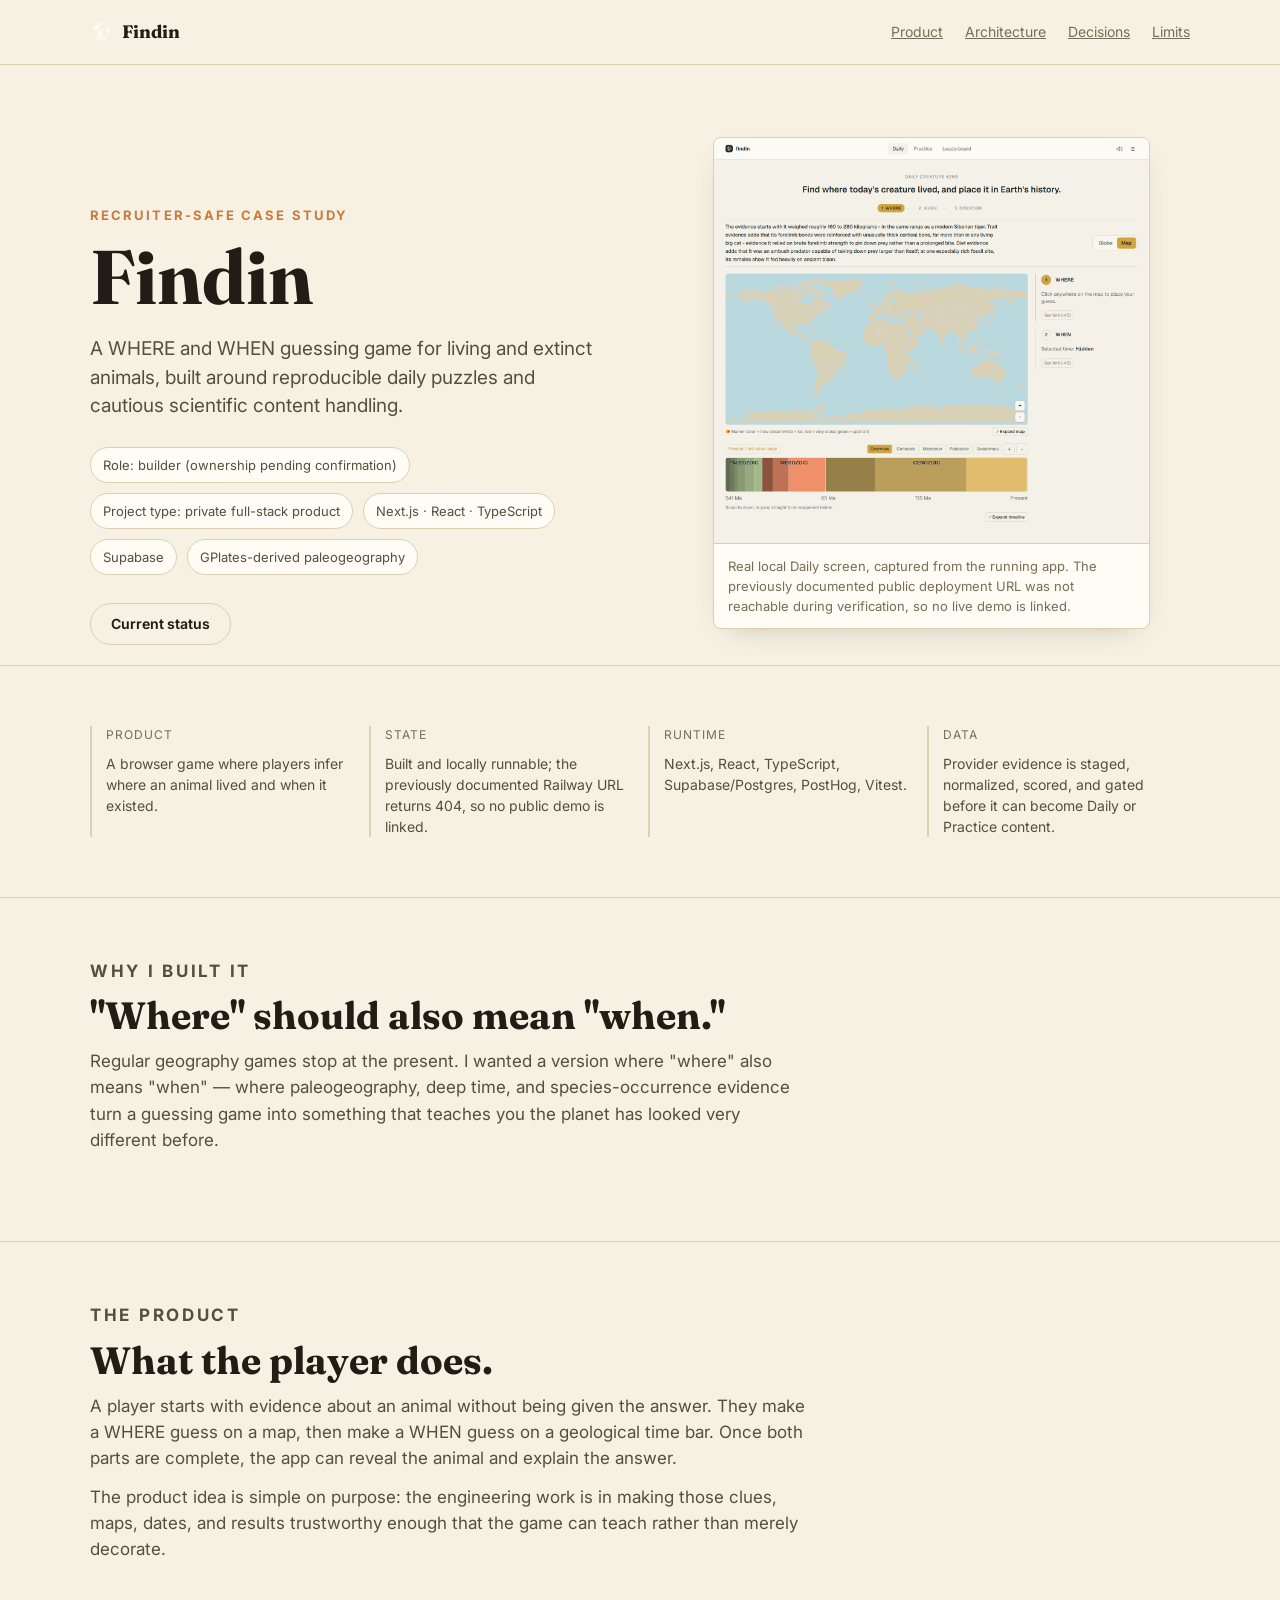
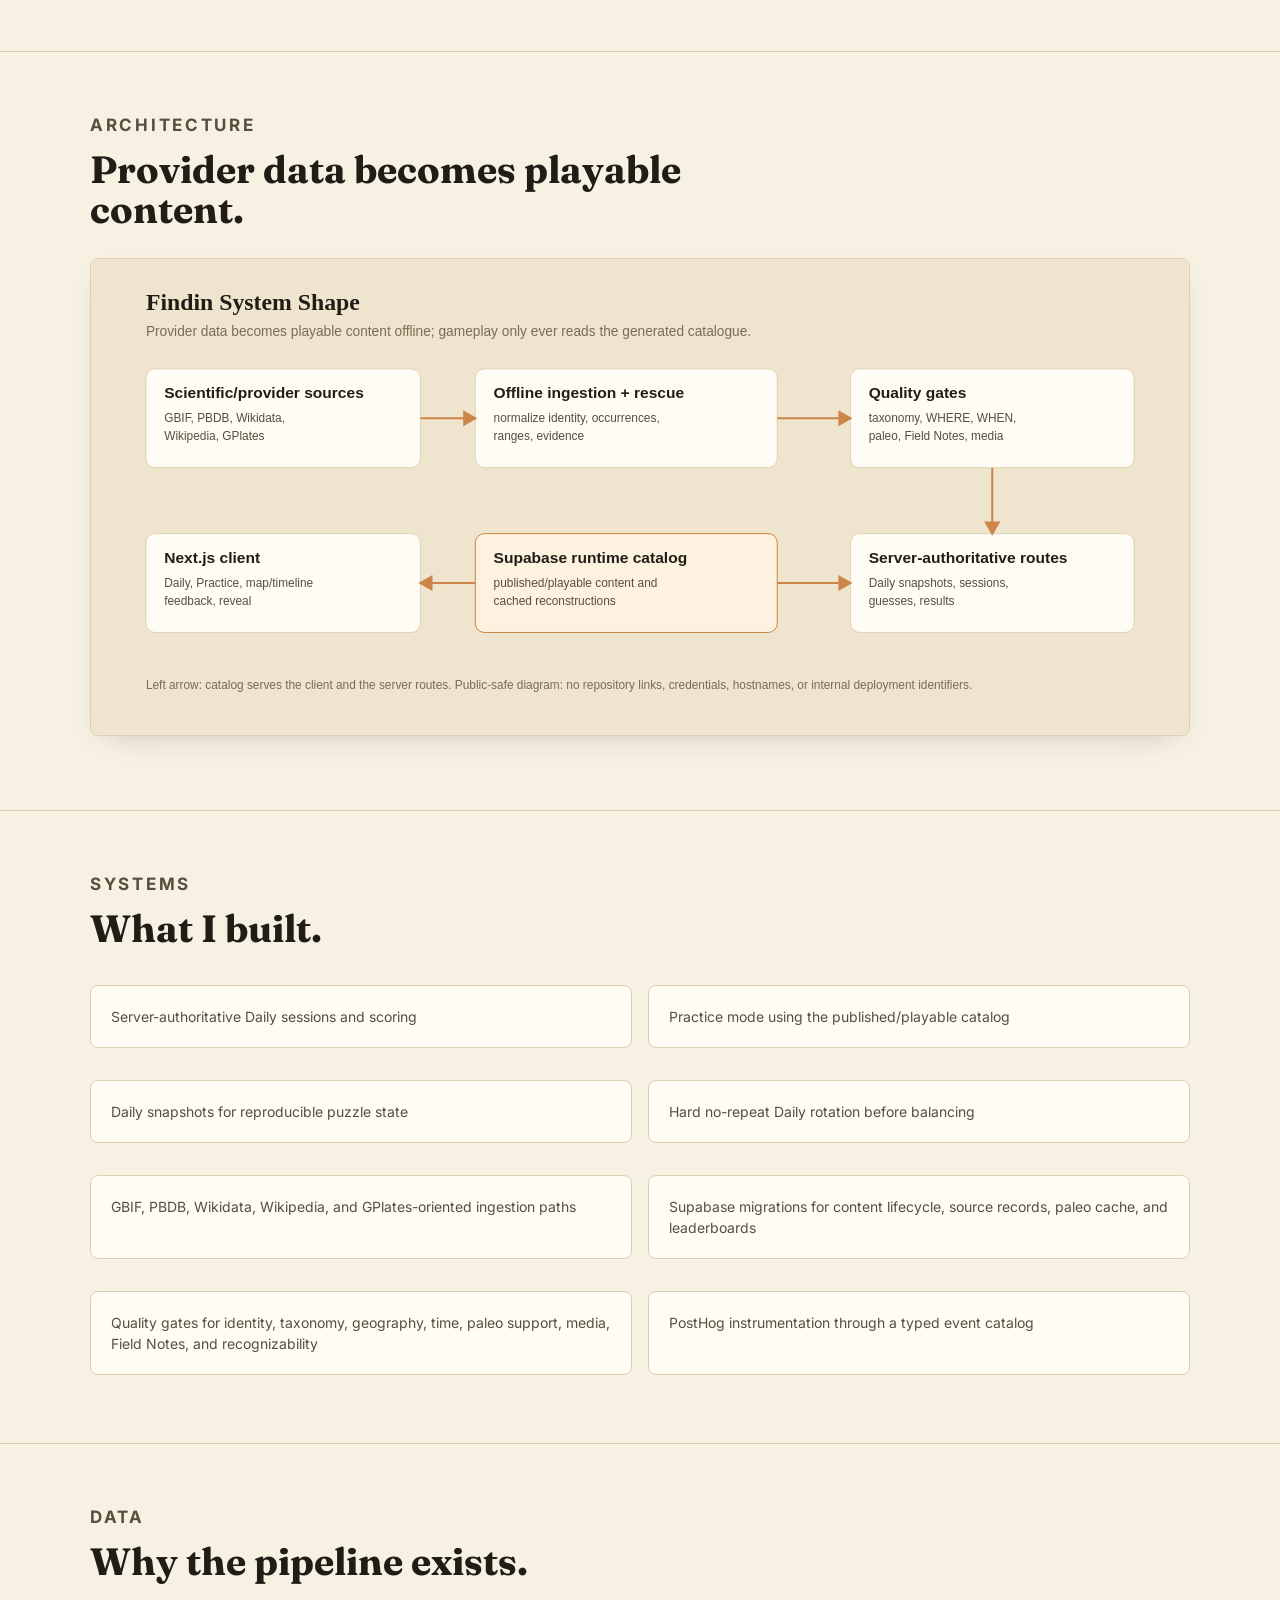
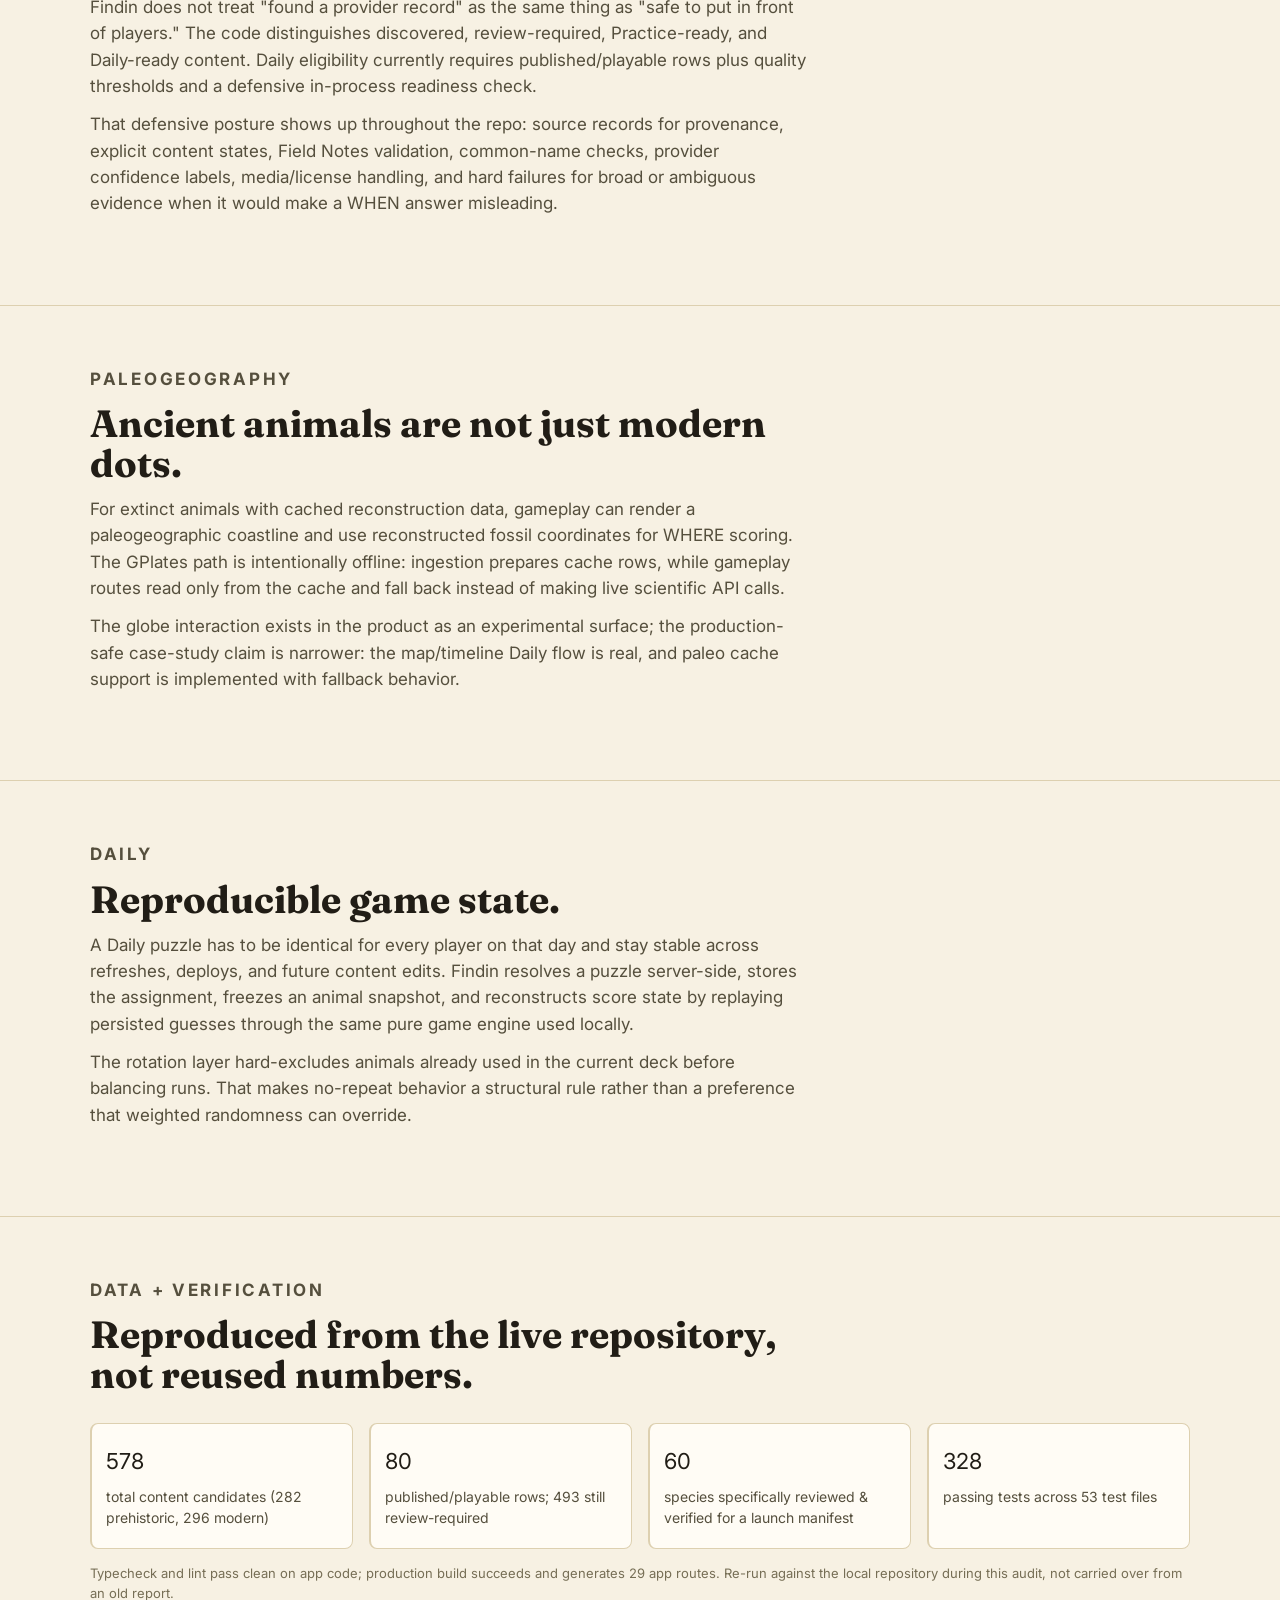
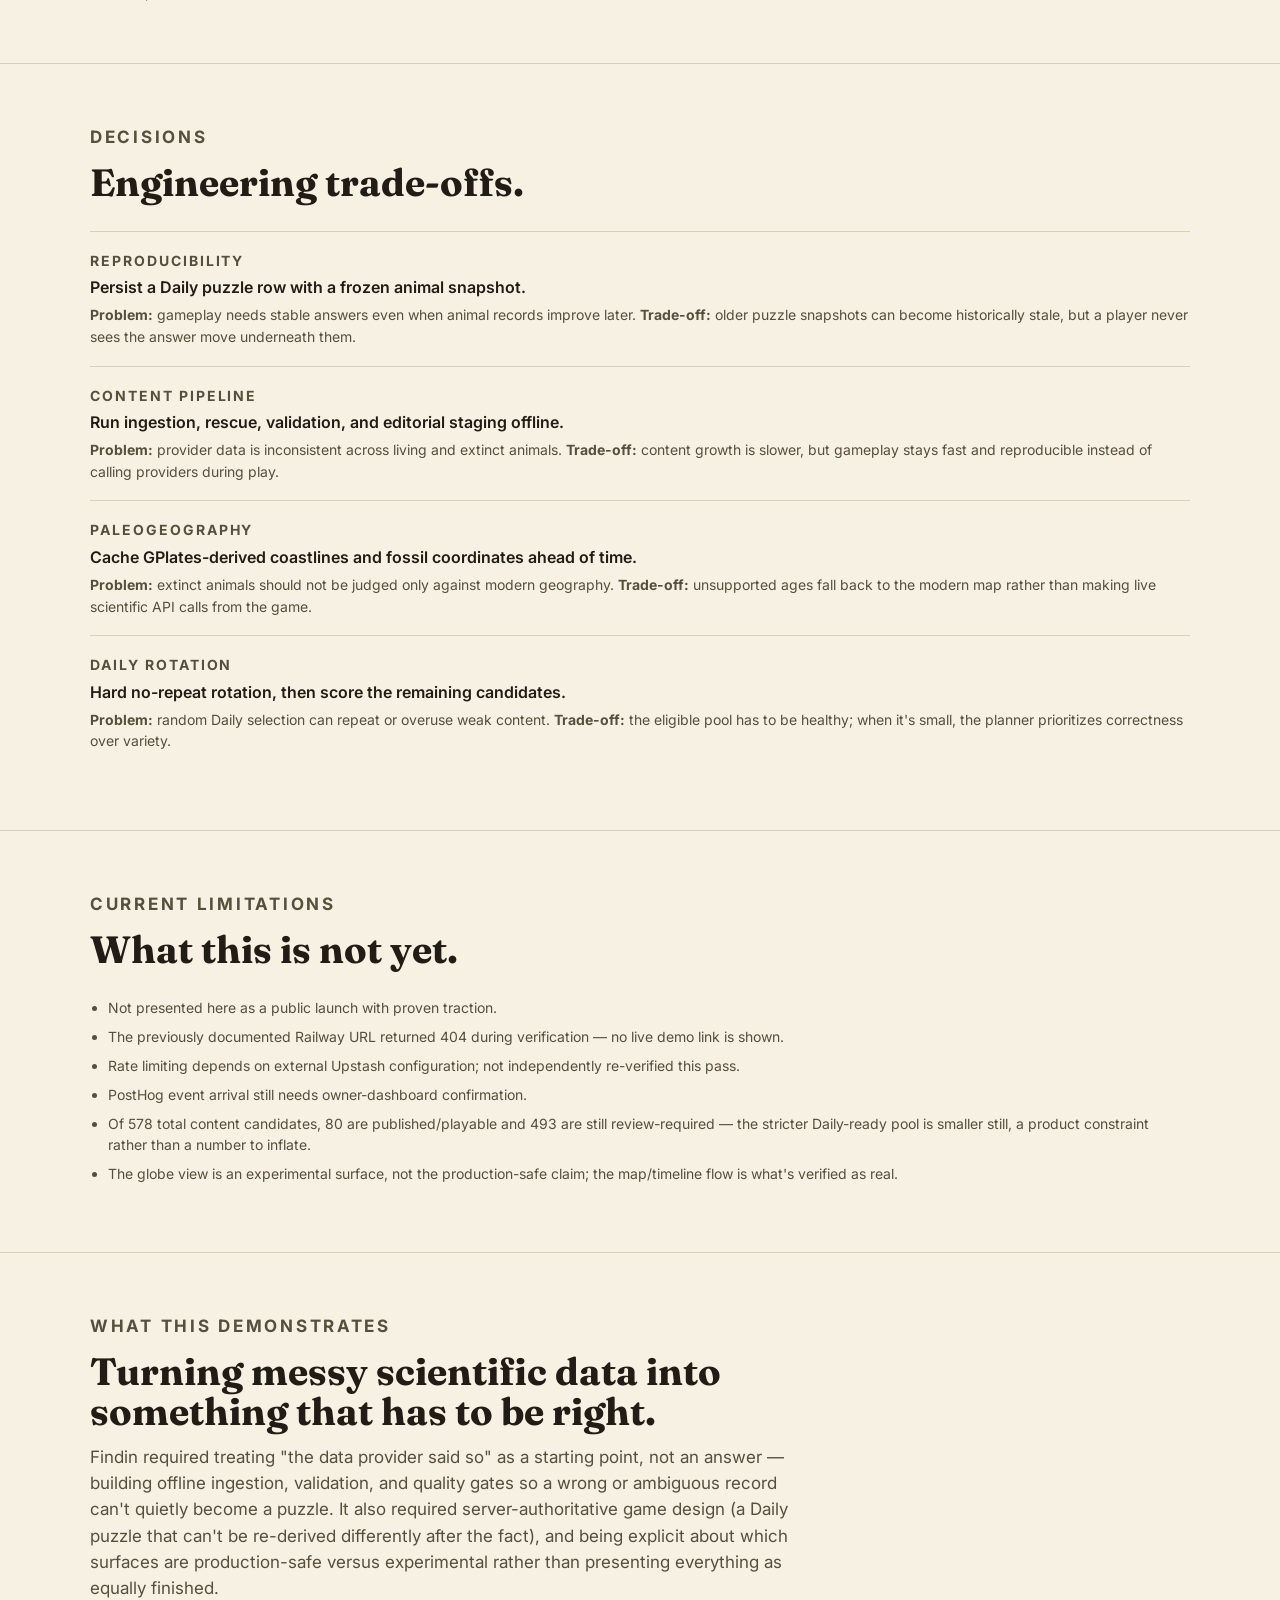
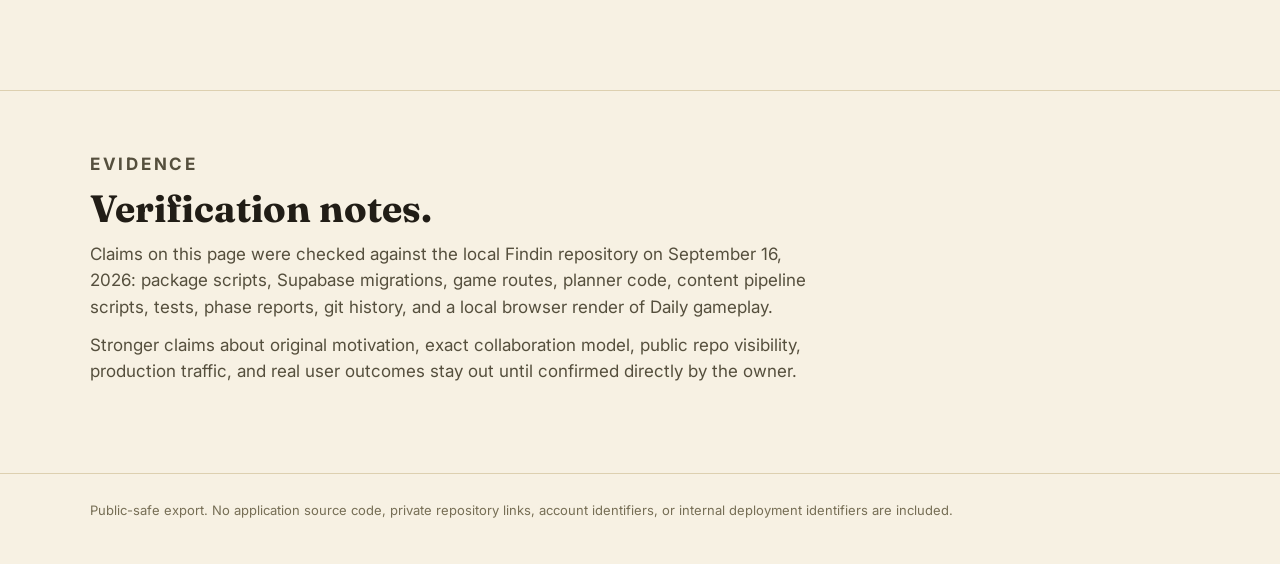
==== index.html @ c2790056 "Add Findin recruiter-safe case study Standalone showcase for the private Findin project: what it is," ====
<!doctype html>
<html lang="en">
  <head>
    <meta charset="utf-8" />
    <meta name="viewport" content="width=device-width, initial-scale=1" />
    <title>Findin Case Study</title>
    <meta name="description" content="A public, recruiter-safe engineering case study for Findin, a WHERE and WHEN guessing game for living and extinct animals." />
    <link rel="preconnect" href="https://fonts.googleapis.com" />
    <link rel="preconnect" href="https://fonts.gstatic.com" crossorigin />
    <link href="https://fonts.googleapis.com/css2?family=Fraunces:opsz,wght@9..144,400;9..144,600;9..144,700&family=Inter:wght@400;500;600;700&display=swap" rel="stylesheet" />
    <link rel="stylesheet" href="styles.css" />
  </head>
  <body>
    <header class="nav">
      <div class="wrap nav-inner">
        <div class="brand"><img src="assets/logo/logo.png" alt="" /> Findin</div>
        <nav class="nav-links">
          <a href="#product">Product</a>
          <a href="#architecture">Architecture</a>
          <a href="#decisions">Decisions</a>
          <a href="#limits">Limits</a>
        </nav>
      </div>
    </header>

    <main>
      <section class="hero">
        <div class="wrap hero-grid">
          <div>
            <p class="eyebrow">Recruiter-safe case study</p>
            <h1>Findin</h1>
            <p class="lead">A WHERE and WHEN guessing game for living and extinct animals, built around reproducible daily puzzles and cautious scientific content handling.</p>
            <div class="hero-meta">
              <span class="pill">Role: builder (ownership pending confirmation)</span>
              <span class="pill">Project type: private full-stack product</span>
              <span class="pill">Next.js · React · TypeScript</span>
              <span class="pill">Supabase</span>
              <span class="pill">GPlates-derived paleogeography</span>
            </div>
            <div class="cta-row">
              <a class="button secondary" href="#limits">Current status</a>
            </div>
          </div>

          <figure class="shot">
            <img src="assets/screenshots/daily-gameplay.png" alt="Findin Daily gameplay showing evidence notes, a world map, and a geological time bar" />
            <figcaption>Real local Daily screen, captured from the running app. The previously documented public deployment URL was not reachable during verification, so no live demo is linked.</figcaption>
          </figure>
        </div>
      </section>

      <section>
        <div class="wrap grid four">
          <div class="fact">
            <p>Product</p>
            <p>A browser game where players infer where an animal lived and when it existed.</p>
          </div>
          <div class="fact">
            <p>State</p>
            <p>Built and locally runnable; the previously documented Railway URL returns 404, so no public demo is linked.</p>
          </div>
          <div class="fact">
            <p>Runtime</p>
            <p>Next.js, React, TypeScript, Supabase/Postgres, PostHog, Vitest.</p>
          </div>
          <div class="fact">
            <p>Data</p>
            <p>Provider evidence is staged, normalized, scored, and gated before it can become Daily or Practice content.</p>
          </div>
        </div>
      </section>

      <section id="why">
        <div class="wrap">
          <div class="section-head">
            <p class="eyebrow">Why I Built It</p>
            <h2>"Where" should also mean "when."</h2>
            <p>Regular geography games stop at the present. I wanted a version where "where" also means "when" &mdash; where paleogeography, deep time, and species-occurrence evidence turn a guessing game into something that teaches you the planet has looked very different before.</p>
          </div>
        </div>
      </section>

      <section id="product">
        <div class="wrap">
          <div class="section-head">
            <p class="eyebrow">The Product</p>
            <h2>What the player does.</h2>
            <p>A player starts with evidence about an animal without being given the answer. They make a WHERE guess on a map, then make a WHEN guess on a geological time bar. Once both parts are complete, the app can reveal the animal and explain the answer.</p>
            <p>The product idea is simple on purpose: the engineering work is in making those clues, maps, dates, and results trustworthy enough that the game can teach rather than merely decorate.</p>
          </div>
        </div>
      </section>

      <section id="architecture">
        <div class="wrap">
          <div class="section-head">
            <p class="eyebrow">Architecture</p>
            <h2>Provider data becomes playable content.</h2>
          </div>
          <img class="shot" style="padding:0;margin-bottom:14px" src="assets/diagrams/architecture.svg" alt="Findin architecture diagram: provider sources flow through ingestion and quality gates into a Supabase catalogue, then into server-authoritative game routes and the Next.js client" />
        </div>
      </section>

      <section id="systems">
        <div class="wrap">
          <div class="section-head">
            <p class="eyebrow">Systems</p>
            <h2>What I built.</h2>
          </div>
          <ul class="grid two list-plain" style="padding-left:0;list-style:none">
            <li class="card">Server-authoritative Daily sessions and scoring</li>
            <li class="card">Practice mode using the published/playable catalog</li>
            <li class="card">Daily snapshots for reproducible puzzle state</li>
            <li class="card">Hard no-repeat Daily rotation before balancing</li>
            <li class="card">GBIF, PBDB, Wikidata, Wikipedia, and GPlates-oriented ingestion paths</li>
            <li class="card">Supabase migrations for content lifecycle, source records, paleo cache, and leaderboards</li>
            <li class="card">Quality gates for identity, taxonomy, geography, time, paleo support, media, Field Notes, and recognizability</li>
            <li class="card">PostHog instrumentation through a typed event catalog</li>
          </ul>
        </div>
      </section>

      <section id="data">
        <div class="wrap">
          <div class="section-head">
            <p class="eyebrow">Data</p>
            <h2>Why the pipeline exists.</h2>
            <p>Findin does not treat "found a provider record" as the same thing as "safe to put in front of players." The code distinguishes discovered, review-required, Practice-ready, and Daily-ready content. Daily eligibility currently requires published/playable rows plus quality thresholds and a defensive in-process readiness check.</p>
            <p>That defensive posture shows up throughout the repo: source records for provenance, explicit content states, Field Notes validation, common-name checks, provider confidence labels, media/license handling, and hard failures for broad or ambiguous evidence when it would make a WHEN answer misleading.</p>
          </div>
        </div>
      </section>

      <section id="paleogeography">
        <div class="wrap">
          <div class="section-head">
            <p class="eyebrow">Paleogeography</p>
            <h2>Ancient animals are not just modern dots.</h2>
            <p>For extinct animals with cached reconstruction data, gameplay can render a paleogeographic coastline and use reconstructed fossil coordinates for WHERE scoring. The GPlates path is intentionally offline: ingestion prepares cache rows, while gameplay routes read only from the cache and fall back instead of making live scientific API calls.</p>
            <p>The globe interaction exists in the product as an experimental surface; the production-safe case-study claim is narrower: the map/timeline Daily flow is real, and paleo cache support is implemented with fallback behavior.</p>
          </div>
        </div>
      </section>

      <section id="daily">
        <div class="wrap">
          <div class="section-head">
            <p class="eyebrow">Daily</p>
            <h2>Reproducible game state.</h2>
            <p>A Daily puzzle has to be identical for every player on that day and stay stable across refreshes, deploys, and future content edits. Findin resolves a puzzle server-side, stores the assignment, freezes an animal snapshot, and reconstructs score state by replaying persisted guesses through the same pure game engine used locally.</p>
            <p>The rotation layer hard-excludes animals already used in the current deck before balancing runs. That makes no-repeat behavior a structural rule rather than a preference that weighted randomness can override.</p>
          </div>
        </div>
      </section>

      <section id="verification">
        <div class="wrap">
          <div class="section-head">
            <p class="eyebrow">Data + Verification</p>
            <h2>Reproduced from the live repository, not reused numbers.</h2>
          </div>
          <div class="grid four">
            <div class="card fact"><p></p><p style="font-size:22px;color:var(--ink);margin-bottom:4px">578</p><p>total content candidates (282 prehistoric, 296 modern)</p></div>
            <div class="card fact"><p></p><p style="font-size:22px;color:var(--ink);margin-bottom:4px">80</p><p>published/playable rows; 493 still review-required</p></div>
            <div class="card fact"><p></p><p style="font-size:22px;color:var(--ink);margin-bottom:4px">60</p><p>species specifically reviewed &amp; verified for a launch manifest</p></div>
            <div class="card fact"><p></p><p style="font-size:22px;color:var(--ink);margin-bottom:4px">328</p><p>passing tests across 53 test files</p></div>
          </div>
          <p class="note" style="margin-top:14px">Typecheck and lint pass clean on app code; production build succeeds and generates 29 app routes. Re-run against the local repository during this audit, not carried over from an old report.</p>
        </div>
      </section>

      <section id="decisions">
        <div class="wrap">
          <div class="section-head">
            <p class="eyebrow">Decisions</p>
            <h2>Engineering trade-offs.</h2>
          </div>

          <div class="decision">
            <p class="kicker">Reproducibility</p>
            <h3>Persist a Daily puzzle row with a frozen animal snapshot.</h3>
            <p><strong>Problem:</strong> gameplay needs stable answers even when animal records improve later. <strong>Trade-off:</strong> older puzzle snapshots can become historically stale, but a player never sees the answer move underneath them.</p>
          </div>

          <div class="decision">
            <p class="kicker">Content pipeline</p>
            <h3>Run ingestion, rescue, validation, and editorial staging offline.</h3>
            <p><strong>Problem:</strong> provider data is inconsistent across living and extinct animals. <strong>Trade-off:</strong> content growth is slower, but gameplay stays fast and reproducible instead of calling providers during play.</p>
          </div>

          <div class="decision">
            <p class="kicker">Paleogeography</p>
            <h3>Cache GPlates-derived coastlines and fossil coordinates ahead of time.</h3>
            <p><strong>Problem:</strong> extinct animals should not be judged only against modern geography. <strong>Trade-off:</strong> unsupported ages fall back to the modern map rather than making live scientific API calls from the game.</p>
          </div>

          <div class="decision">
            <p class="kicker">Daily rotation</p>
            <h3>Hard no-repeat rotation, then score the remaining candidates.</h3>
            <p><strong>Problem:</strong> random Daily selection can repeat or overuse weak content. <strong>Trade-off:</strong> the eligible pool has to be healthy; when it's small, the planner prioritizes correctness over variety.</p>
          </div>
        </div>
      </section>

      <section id="limits">
        <div class="wrap">
          <div class="section-head">
            <p class="eyebrow">Current Limitations</p>
            <h2>What this is not yet.</h2>
          </div>
          <ul class="list-plain">
            <li>Not presented here as a public launch with proven traction.</li>
            <li>The previously documented Railway URL returned 404 during verification &mdash; no live demo link is shown.</li>
            <li>Rate limiting depends on external Upstash configuration; not independently re-verified this pass.</li>
            <li>PostHog event arrival still needs owner-dashboard confirmation.</li>
            <li>Of 578 total content candidates, 80 are published/playable and 493 are still review-required &mdash; the stricter Daily-ready pool is smaller still, a product constraint rather than a number to inflate.</li>
            <li>The globe view is an experimental surface, not the production-safe claim; the map/timeline flow is what's verified as real.</li>
          </ul>
        </div>
      </section>

      <section id="demonstrates">
        <div class="wrap">
          <div class="section-head">
            <p class="eyebrow">What This Demonstrates</p>
            <h2>Turning messy scientific data into something that has to be right.</h2>
            <p>Findin required treating "the data provider said so" as a starting point, not an answer &mdash; building offline ingestion, validation, and quality gates so a wrong or ambiguous record can't quietly become a puzzle. It also required server-authoritative game design (a Daily puzzle that can't be re-derived differently after the fact), and being explicit about which surfaces are production-safe versus experimental rather than presenting everything as equally finished.</p>
          </div>
        </div>
      </section>

      <section id="evidence">
        <div class="wrap">
          <div class="section-head">
            <p class="eyebrow">Evidence</p>
            <h2>Verification notes.</h2>
            <p>Claims on this page were checked against the local Findin repository on September 16, 2026: package scripts, Supabase migrations, game routes, planner code, content pipeline scripts, tests, phase reports, git history, and a local browser render of Daily gameplay.</p>
            <p class="note">Stronger claims about original motivation, exact collaboration model, public repo visibility, production traffic, and real user outcomes stay out until confirmed directly by the owner.</p>
          </div>
        </div>
      </section>
    </main>

    <footer class="footer">
      <div class="wrap">Public-safe export. No application source code, private repository links, account identifiers, or internal deployment identifiers are included.</div>
    </footer>
  </body>
</html>
---- styles.css ----
:root {
  color-scheme: light;
  --paper: #f7f1e3;
  --paper-dim: #efe4cd;
  --paper-raised: #fffcf5;
  --ink: #211d16;
  --ink-soft: #554f3d;
  --ink-faint: #766e55;
  --line: #ddd0b0;
  --line-soft: #eae0c4;
  --amber: #c97a3a;
  --amber-soft: #f2a35c;
}

* {
  box-sizing: border-box;
}

html {
  scroll-behavior: smooth;
}

body {
  margin: 0;
  background: var(--paper);
  color: var(--ink);
  font-family: "Inter", ui-sans-serif, system-ui, -apple-system, "Segoe UI", sans-serif;
  line-height: 1.55;
}

img {
  display: block;
  max-width: 100%;
}

a {
  color: inherit;
}

.wrap {
  width: min(1100px, calc(100% - 40px));
  margin: 0 auto;
}

.nav {
  position: sticky;
  top: 0;
  z-index: 5;
  padding: 18px 0;
  background: color-mix(in srgb, var(--paper) 92%, transparent);
  border-bottom: 1px solid var(--line);
  backdrop-filter: blur(6px);
}

.nav-inner {
  display: flex;
  align-items: center;
  justify-content: space-between;
  gap: 24px;
}

.brand {
  display: flex;
  align-items: center;
  gap: 10px;
  font-weight: 700;
  font-family: "Fraunces", Georgia, serif;
  font-size: 18px;
}

.brand img {
  height: 22px;
  width: 22px;
  border-radius: 5px;
}

.nav-links {
  display: flex;
  gap: 22px;
  color: var(--ink-faint);
  font-size: 14px;
}

.hero {
  padding: 56px 0 20px;
}

.hero-grid {
  display: grid;
  gap: 40px;
  grid-template-columns: 1.05fr 1fr;
  align-items: end;
}

.eyebrow {
  color: var(--amber);
  font-size: 13px;
  font-weight: 700;
  letter-spacing: 0.16em;
  text-transform: uppercase;
}

h1,
h2,
h3 {
  margin: 0;
  font-family: "Fraunces", Georgia, serif;
  line-height: 1.05;
  color: var(--ink);
}

h1 {
  margin-top: 12px;
  font-size: clamp(46px, 7vw, 76px);
}

h2 {
  font-size: clamp(28px, 4vw, 38px);
}

h3 {
  font-family: "Inter", ui-sans-serif, sans-serif;
  font-size: 16px;
  font-weight: 600;
}

p {
  margin: 0;
}

.lead {
  margin-top: 18px;
  max-width: 520px;
  color: var(--ink-soft);
  font-size: 19px;
  line-height: 1.5;
}

.hero-meta {
  display: flex;
  flex-wrap: wrap;
  gap: 10px;
  margin-top: 26px;
}

.pill {
  border: 1px solid var(--line);
  border-radius: 999px;
  padding: 7px 12px;
  background: var(--paper-raised);
  color: var(--ink-soft);
  font-size: 13px;
}

.cta-row {
  display: flex;
  flex-wrap: wrap;
  gap: 14px;
  margin-top: 28px;
}

.button {
  min-height: 42px;
  display: inline-flex;
  align-items: center;
  justify-content: center;
  border-radius: 999px;
  padding: 0 20px;
  background: var(--ink);
  color: var(--paper);
  font-weight: 650;
  text-decoration: none;
  font-size: 14px;
}

.button.secondary {
  border: 1px solid var(--line);
  background: transparent;
  color: var(--ink);
}

.shot {
  overflow: hidden;
  border: 1px solid var(--line);
  border-radius: 8px;
  background: var(--paper-raised);
  box-shadow: 0 10px 30px -18px rgba(33, 29, 22, 0.35);
}

.shot figcaption {
  padding: 12px 14px;
  border-top: 1px solid var(--line);
  color: var(--ink-faint);
  font-size: 13px;
}

section {
  padding: 60px 0;
  border-top: 1px solid var(--line);
}

section:first-of-type,
.hero {
  border-top: 0;
}

.section-head {
  display: grid;
  gap: 12px;
  max-width: 720px;
  margin-bottom: 28px;
}

.section-head p {
  color: var(--ink-soft);
  font-size: 17px;
  line-height: 1.55;
}

.grid {
  display: grid;
  gap: 16px;
}

.two {
  grid-template-columns: repeat(2, minmax(0, 1fr));
}

.three {
  grid-template-columns: repeat(3, minmax(0, 1fr));
}

.four {
  grid-template-columns: repeat(4, minmax(0, 1fr));
}

.card {
  border: 1px solid var(--line);
  border-radius: 8px;
  background: var(--paper-raised);
  padding: 20px;
}

.card p {
  color: var(--ink-soft);
  font-size: 14px;
  line-height: 1.55;
}

.fact {
  border-left: 2px solid var(--line);
  padding-left: 14px;
}

.fact p:first-child {
  font-size: 12px;
  text-transform: uppercase;
  letter-spacing: 0.08em;
  color: var(--ink-faint);
}

.fact p:last-child {
  margin-top: 8px;
  color: var(--ink-soft);
  font-size: 14px;
  line-height: 1.5;
}

.diagram-flow {
  display: grid;
  grid-template-columns: 1fr auto 1fr auto 1fr;
  gap: 10px;
  align-items: center;
}

.diagram-flow + .diagram-flow {
  margin-top: 10px;
}

.diagram-flow .node {
  border: 1px solid var(--line);
  border-radius: 8px;
  background: var(--paper-raised);
  padding: 14px;
  font-size: 14px;
  color: var(--ink);
}

.diagram-flow .node span {
  display: block;
  margin-top: 4px;
  color: var(--ink-faint);
  font-size: 12px;
}

.diagram-flow .arrow {
  color: var(--amber);
  text-align: center;
  font-size: 18px;
}

.decision {
  display: grid;
  gap: 8px;
  border-top: 1px solid var(--line);
  padding: 18px 0;
}

.decision:first-child {
  border-top: 0;
  padding-top: 0;
}

.decision p {
  color: var(--ink-soft);
  font-size: 14px;
  line-height: 1.55;
}

.kicker {
  color: var(--amber);
  font-size: 12px;
  font-weight: 700;
  letter-spacing: 0.14em;
  text-transform: uppercase;
}

.list-plain {
  margin: 0;
  padding-left: 18px;
  color: var(--ink-soft);
}

.list-plain li {
  margin: 8px 0;
  font-size: 14px;
  line-height: 1.5;
}

.note {
  color: var(--ink-faint);
  font-size: 13px;
}

.footer {
  border-top: 1px solid var(--line);
  padding: 26px 0 44px;
  color: var(--ink-faint);
  font-size: 13px;
}

@media (max-width: 760px) {
  .wrap {
    width: min(100% - 28px, 1100px);
  }

  .nav-links {
    display: none;
  }

  .hero-grid {
    grid-template-columns: 1fr;
    align-items: start;
  }

  .lead {
    font-size: 17px;
  }

  section {
    padding: 44px 0;
  }

  .two,
  .three,
  .four {
    grid-template-columns: 1fr;
  }

  .diagram-flow {
    grid-template-columns: 1fr;
  }

  .diagram-flow .arrow {
    transform: rotate(90deg);
  }
}
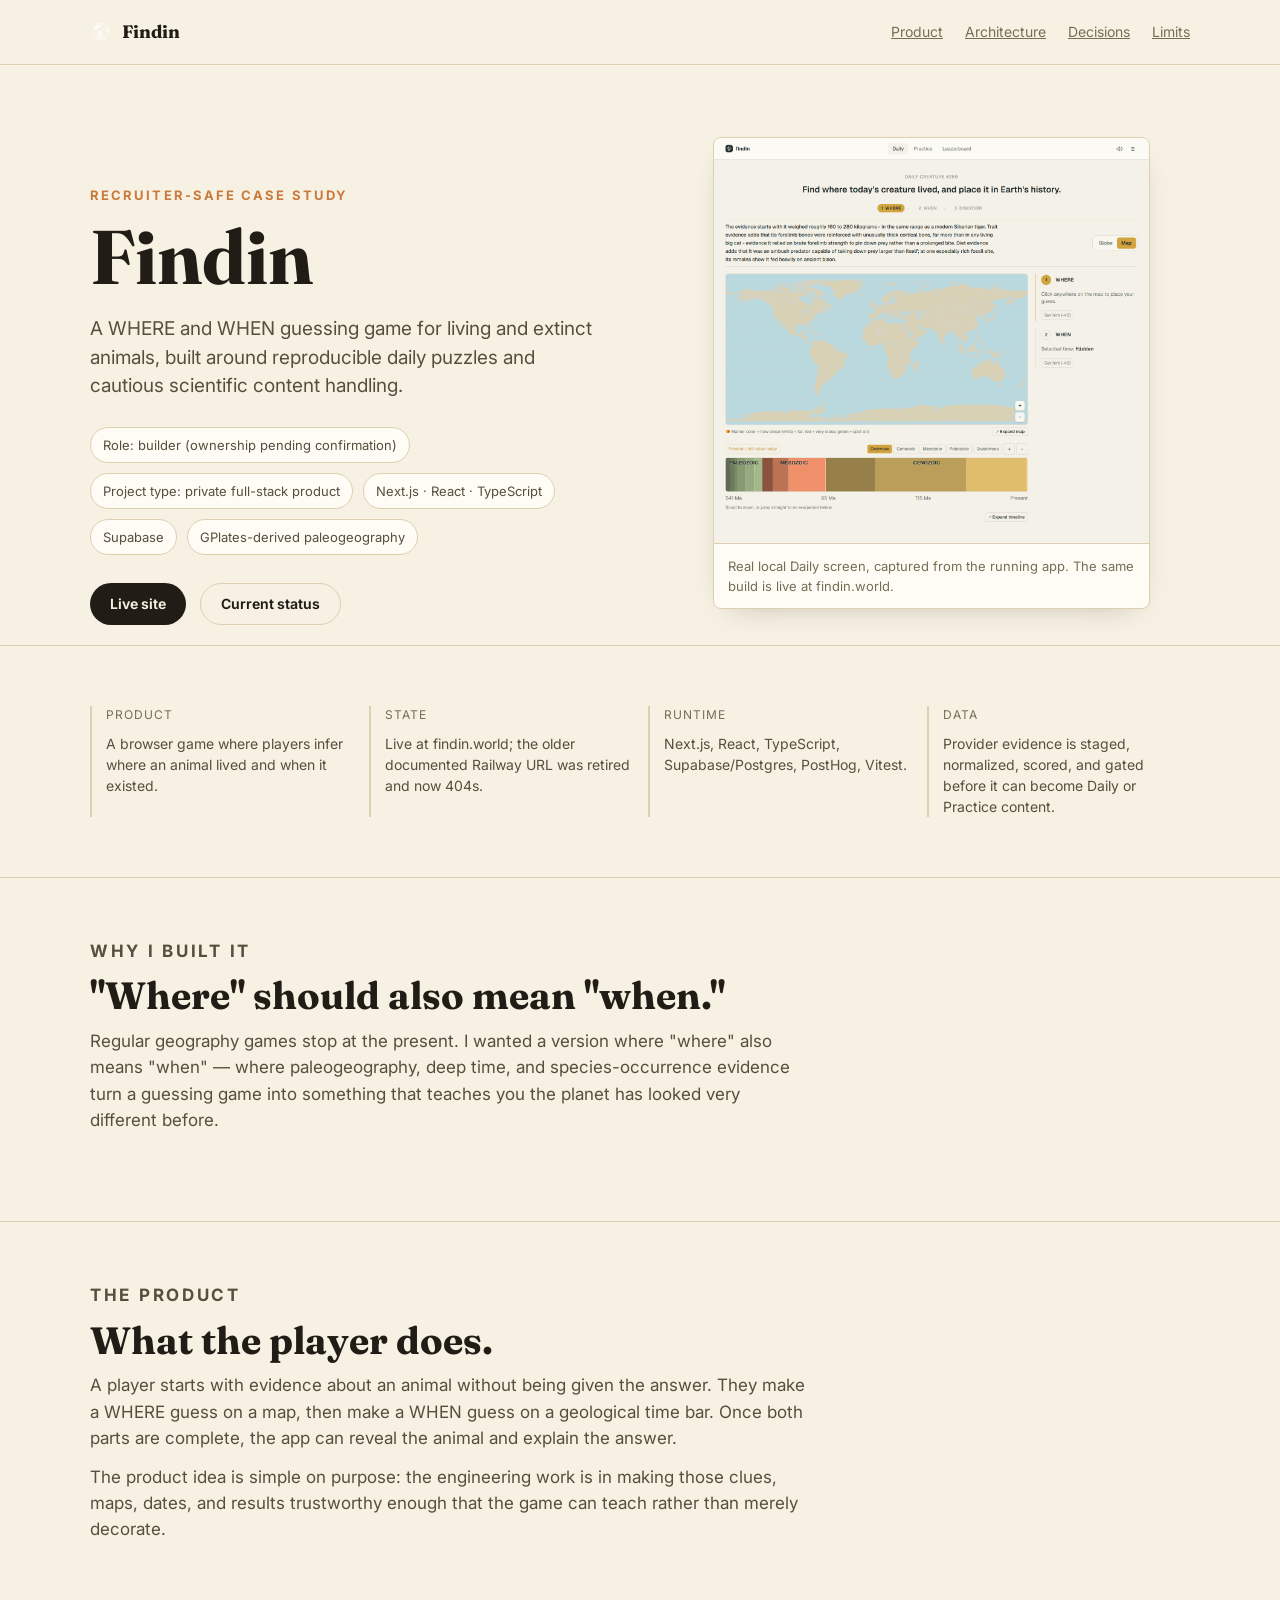
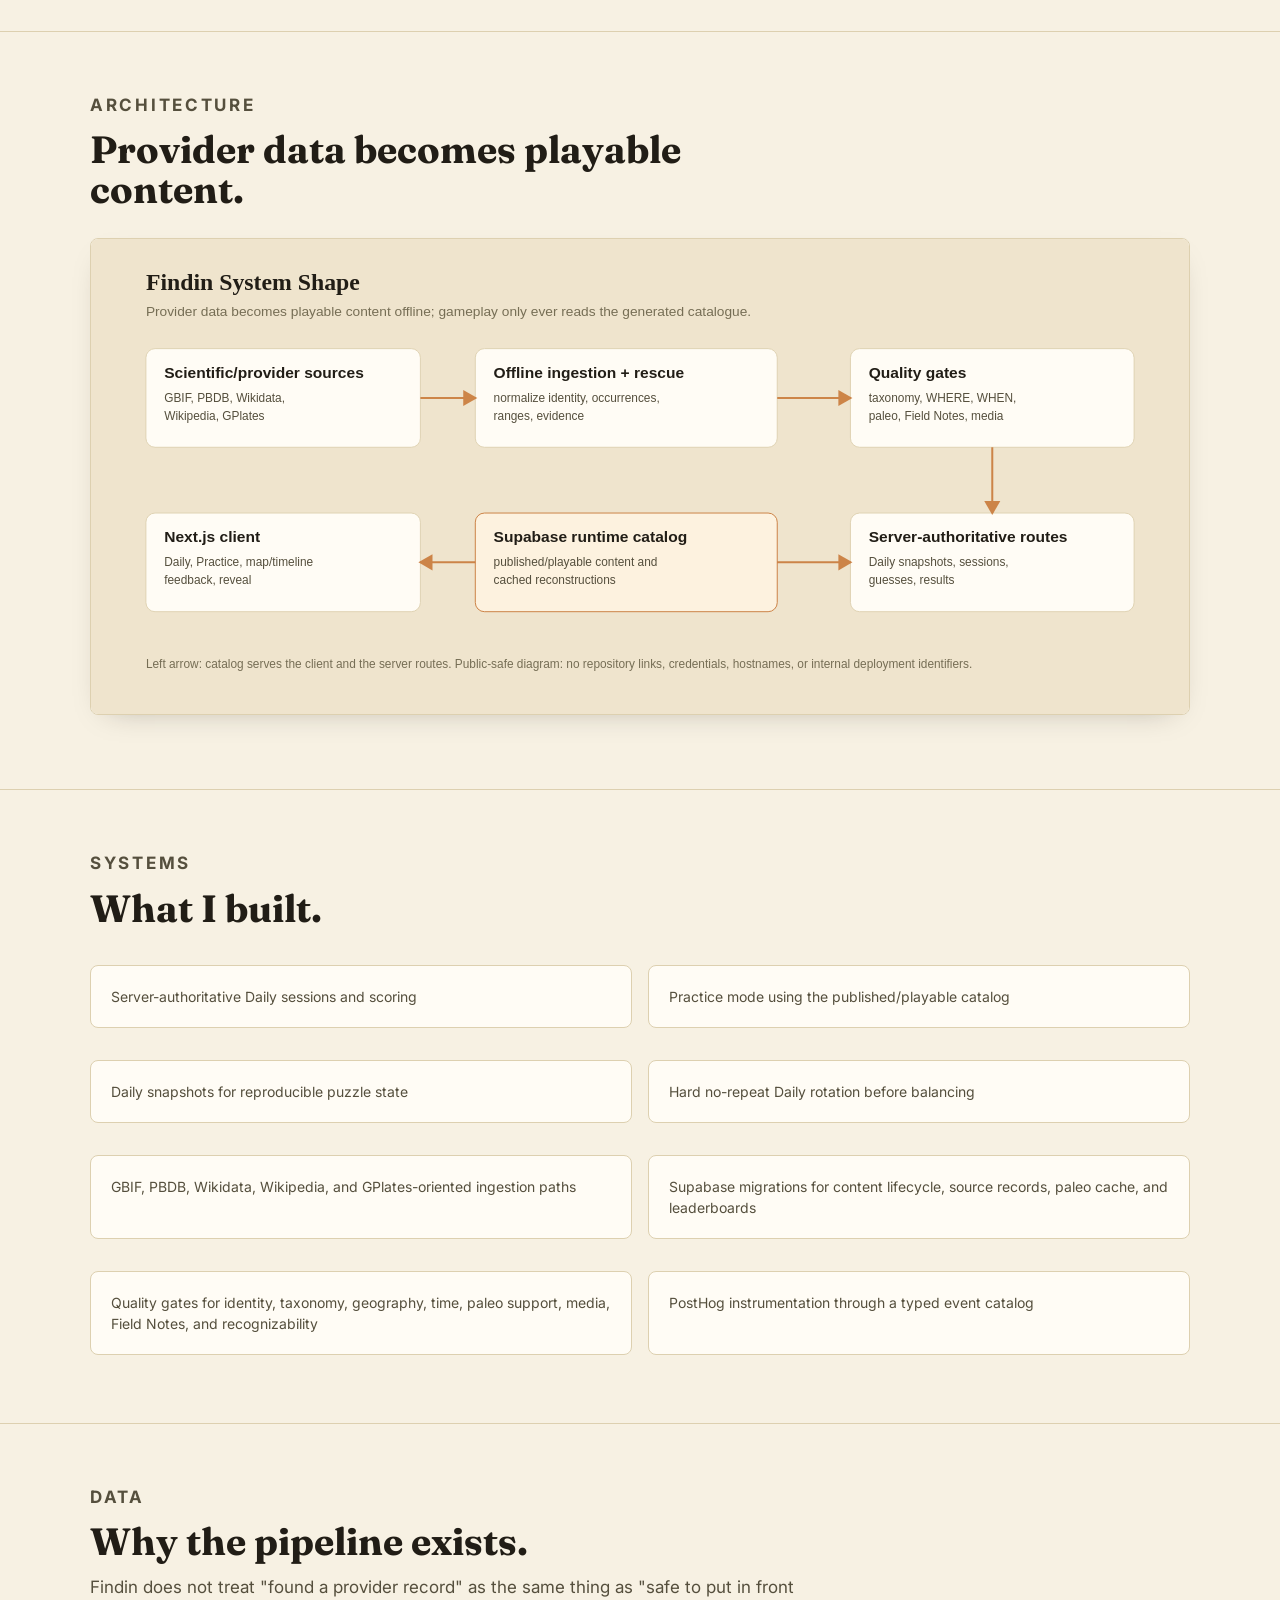
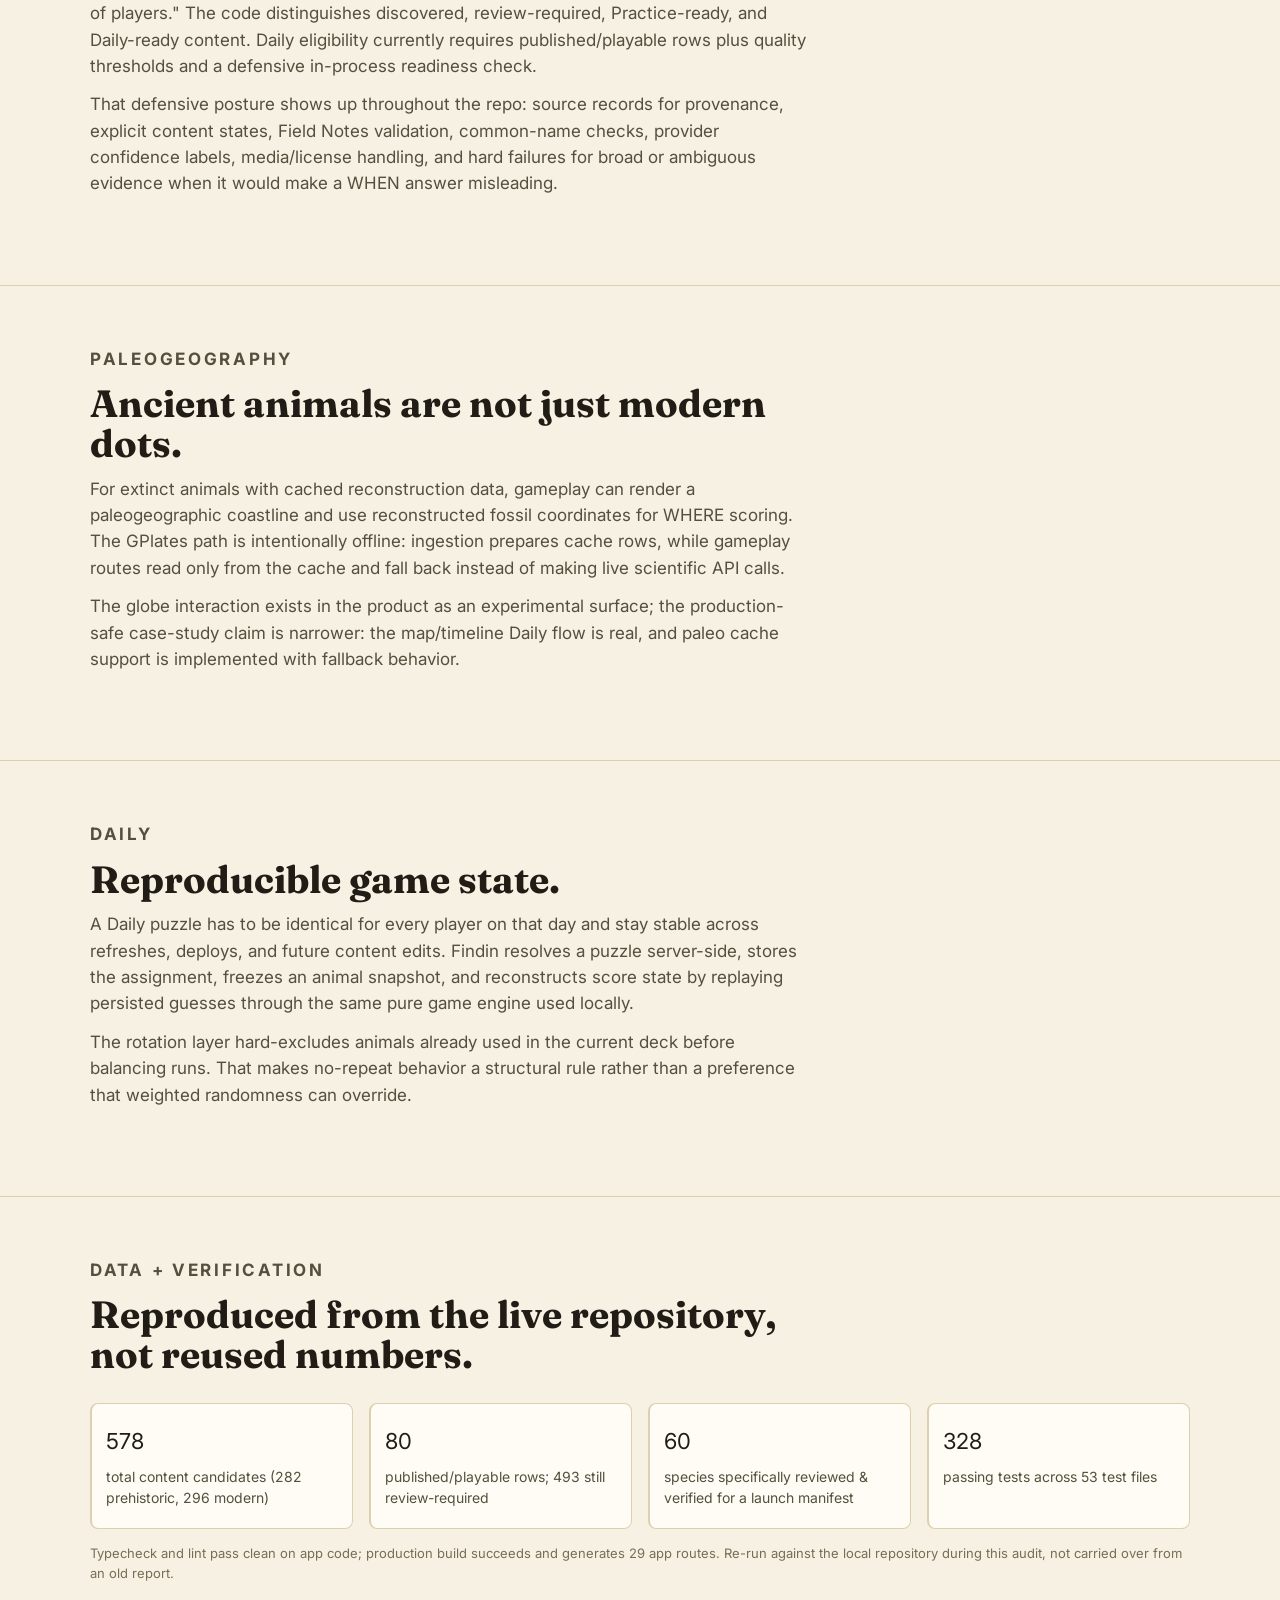
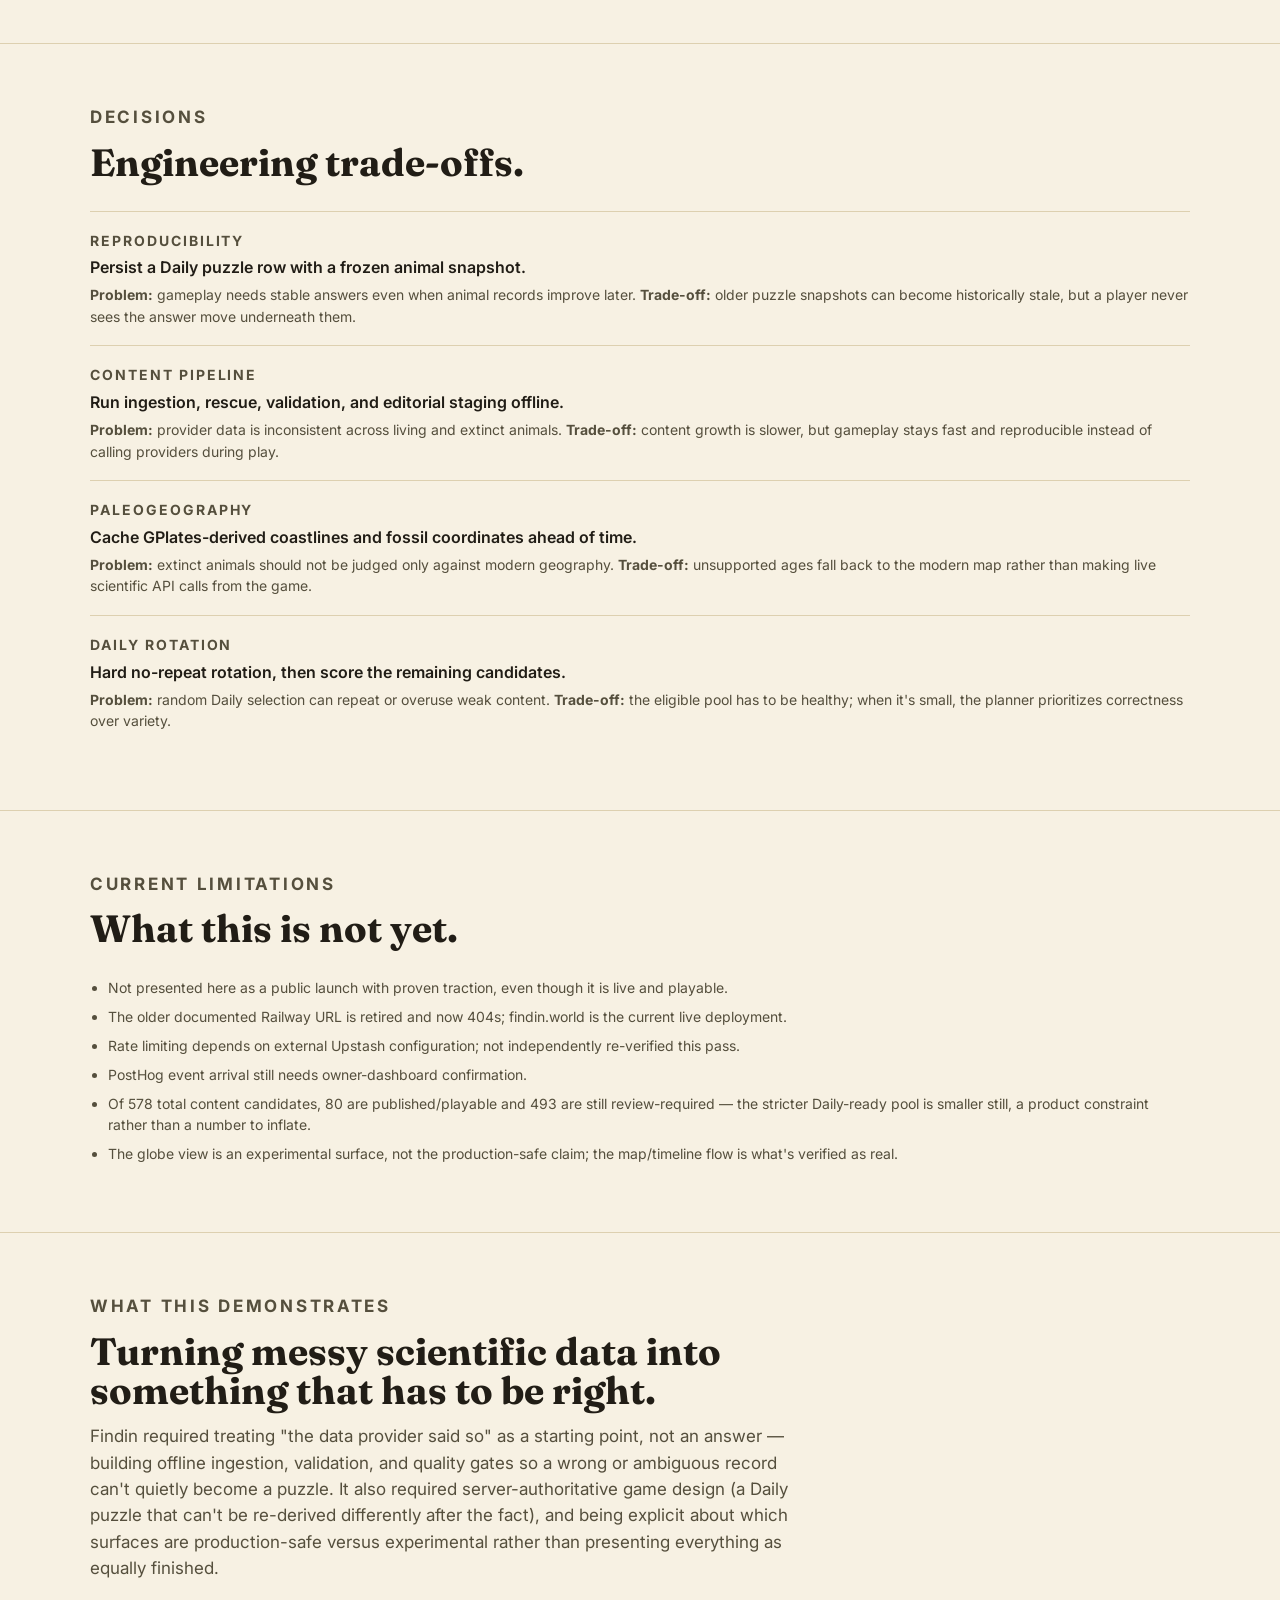
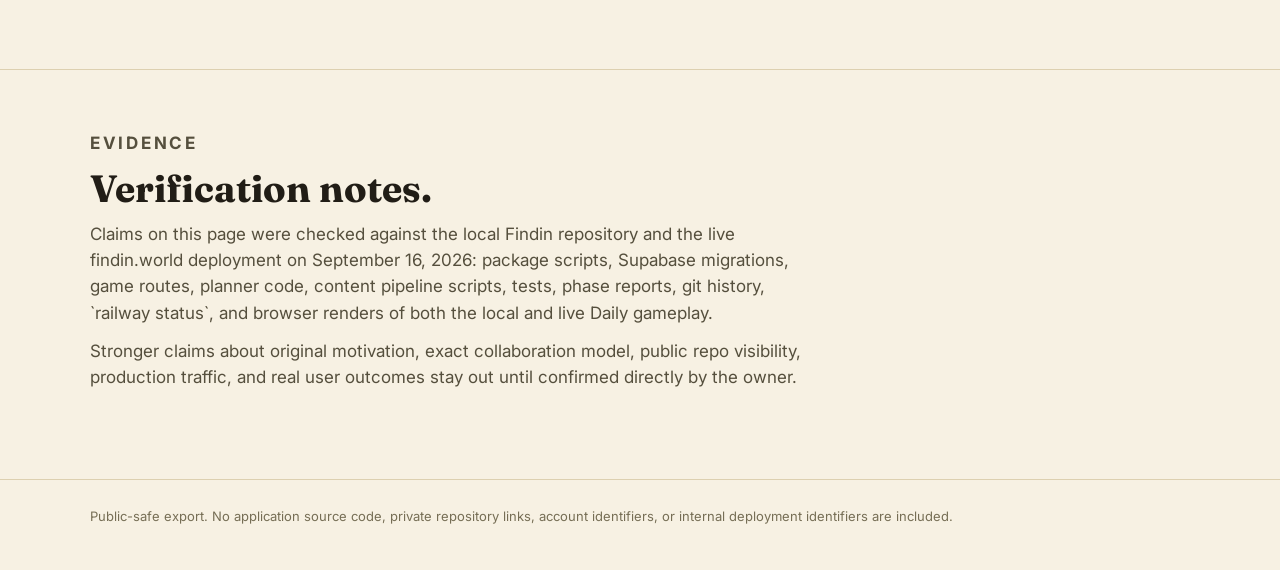
==== commit 8e7ee0d3: "Add live demo link — findin.world works, not 404 The earlier audit checked the retired findin.up.rai" ====
--- a/index.html
+++ b/index.html
@@ -38,13 +38,14 @@
               <span class="pill">GPlates-derived paleogeography</span>
             </div>
             <div class="cta-row">
+              <a class="button" href="https://findin.world">Live site</a>
               <a class="button secondary" href="#limits">Current status</a>
             </div>
           </div>
 
           <figure class="shot">
             <img src="assets/screenshots/daily-gameplay.png" alt="Findin Daily gameplay showing evidence notes, a world map, and a geological time bar" />
-            <figcaption>Real local Daily screen, captured from the running app. The previously documented public deployment URL was not reachable during verification, so no live demo is linked.</figcaption>
+            <figcaption>Real local Daily screen, captured from the running app. The same build is live at findin.world.</figcaption>
           </figure>
         </div>
       </section>
@@ -57,7 +58,7 @@
           </div>
           <div class="fact">
             <p>State</p>
-            <p>Built and locally runnable; the previously documented Railway URL returns 404, so no public demo is linked.</p>
+            <p>Live at findin.world; the older documented Railway URL was retired and now 404s.</p>
           </div>
           <div class="fact">
             <p>Runtime</p>
@@ -209,8 +210,8 @@
             <h2>What this is not yet.</h2>
           </div>
           <ul class="list-plain">
-            <li>Not presented here as a public launch with proven traction.</li>
-            <li>The previously documented Railway URL returned 404 during verification &mdash; no live demo link is shown.</li>
+            <li>Not presented here as a public launch with proven traction, even though it is live and playable.</li>
+            <li>The older documented Railway URL is retired and now 404s; findin.world is the current live deployment.</li>
             <li>Rate limiting depends on external Upstash configuration; not independently re-verified this pass.</li>
             <li>PostHog event arrival still needs owner-dashboard confirmation.</li>
             <li>Of 578 total content candidates, 80 are published/playable and 493 are still review-required &mdash; the stricter Daily-ready pool is smaller still, a product constraint rather than a number to inflate.</li>
@@ -234,7 +235,7 @@
           <div class="section-head">
             <p class="eyebrow">Evidence</p>
             <h2>Verification notes.</h2>
-            <p>Claims on this page were checked against the local Findin repository on September 16, 2026: package scripts, Supabase migrations, game routes, planner code, content pipeline scripts, tests, phase reports, git history, and a local browser render of Daily gameplay.</p>
+            <p>Claims on this page were checked against the local Findin repository and the live findin.world deployment on September 16, 2026: package scripts, Supabase migrations, game routes, planner code, content pipeline scripts, tests, phase reports, git history, `railway status`, and browser renders of both the local and live Daily gameplay.</p>
             <p class="note">Stronger claims about original motivation, exact collaboration model, public repo visibility, production traffic, and real user outcomes stay out until confirmed directly by the owner.</p>
           </div>
         </div>
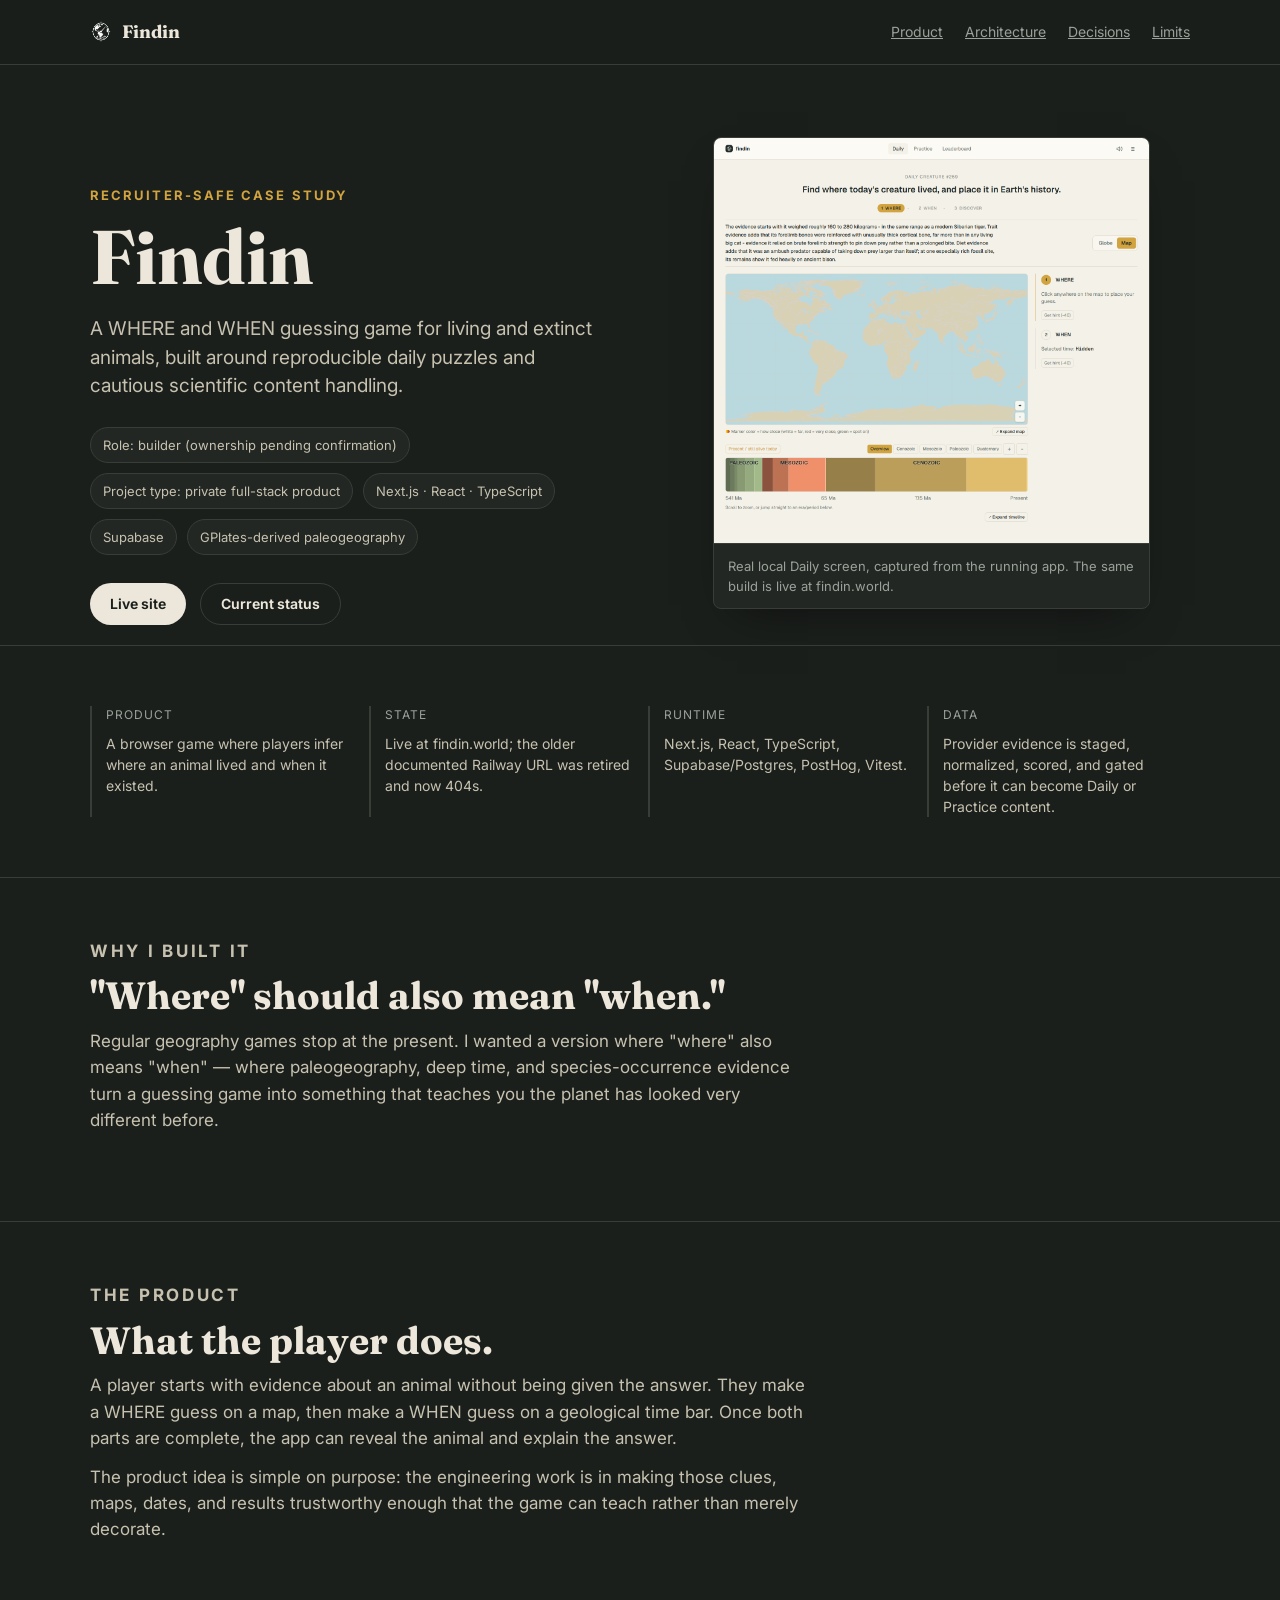
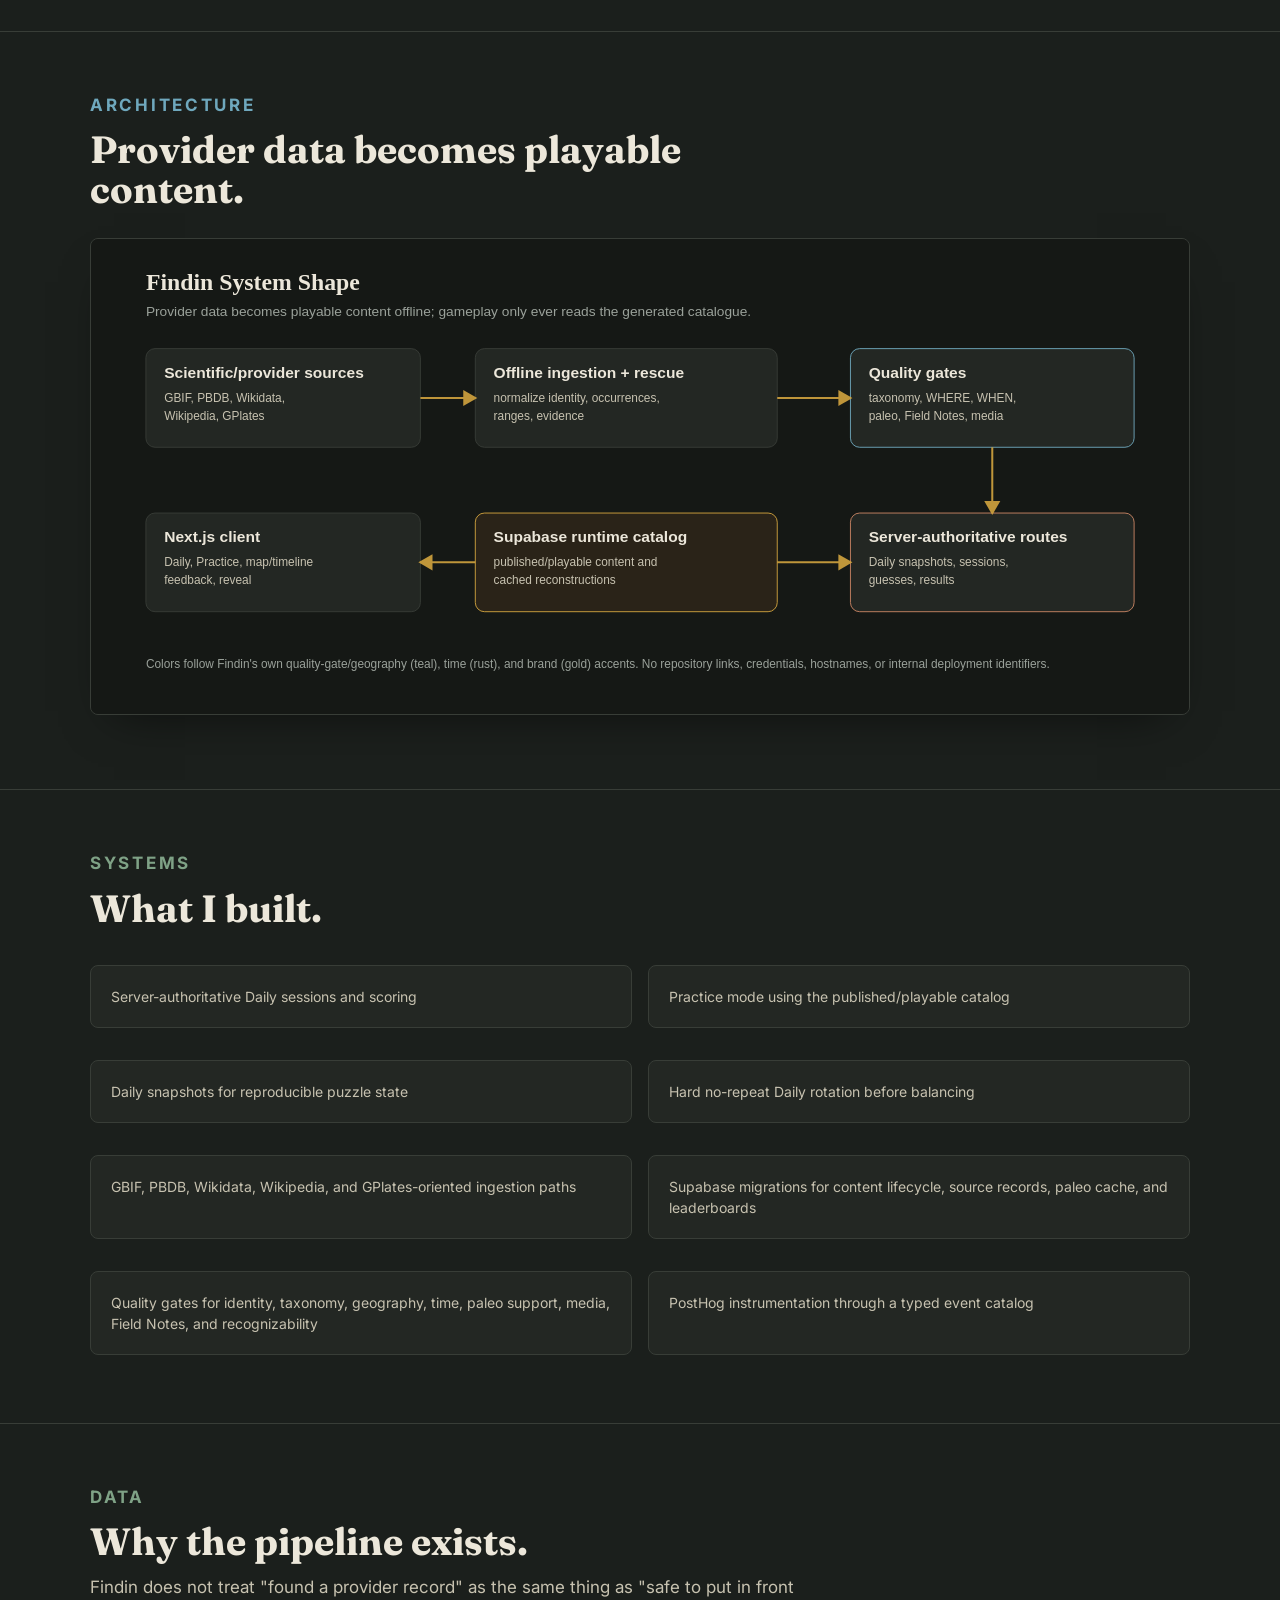
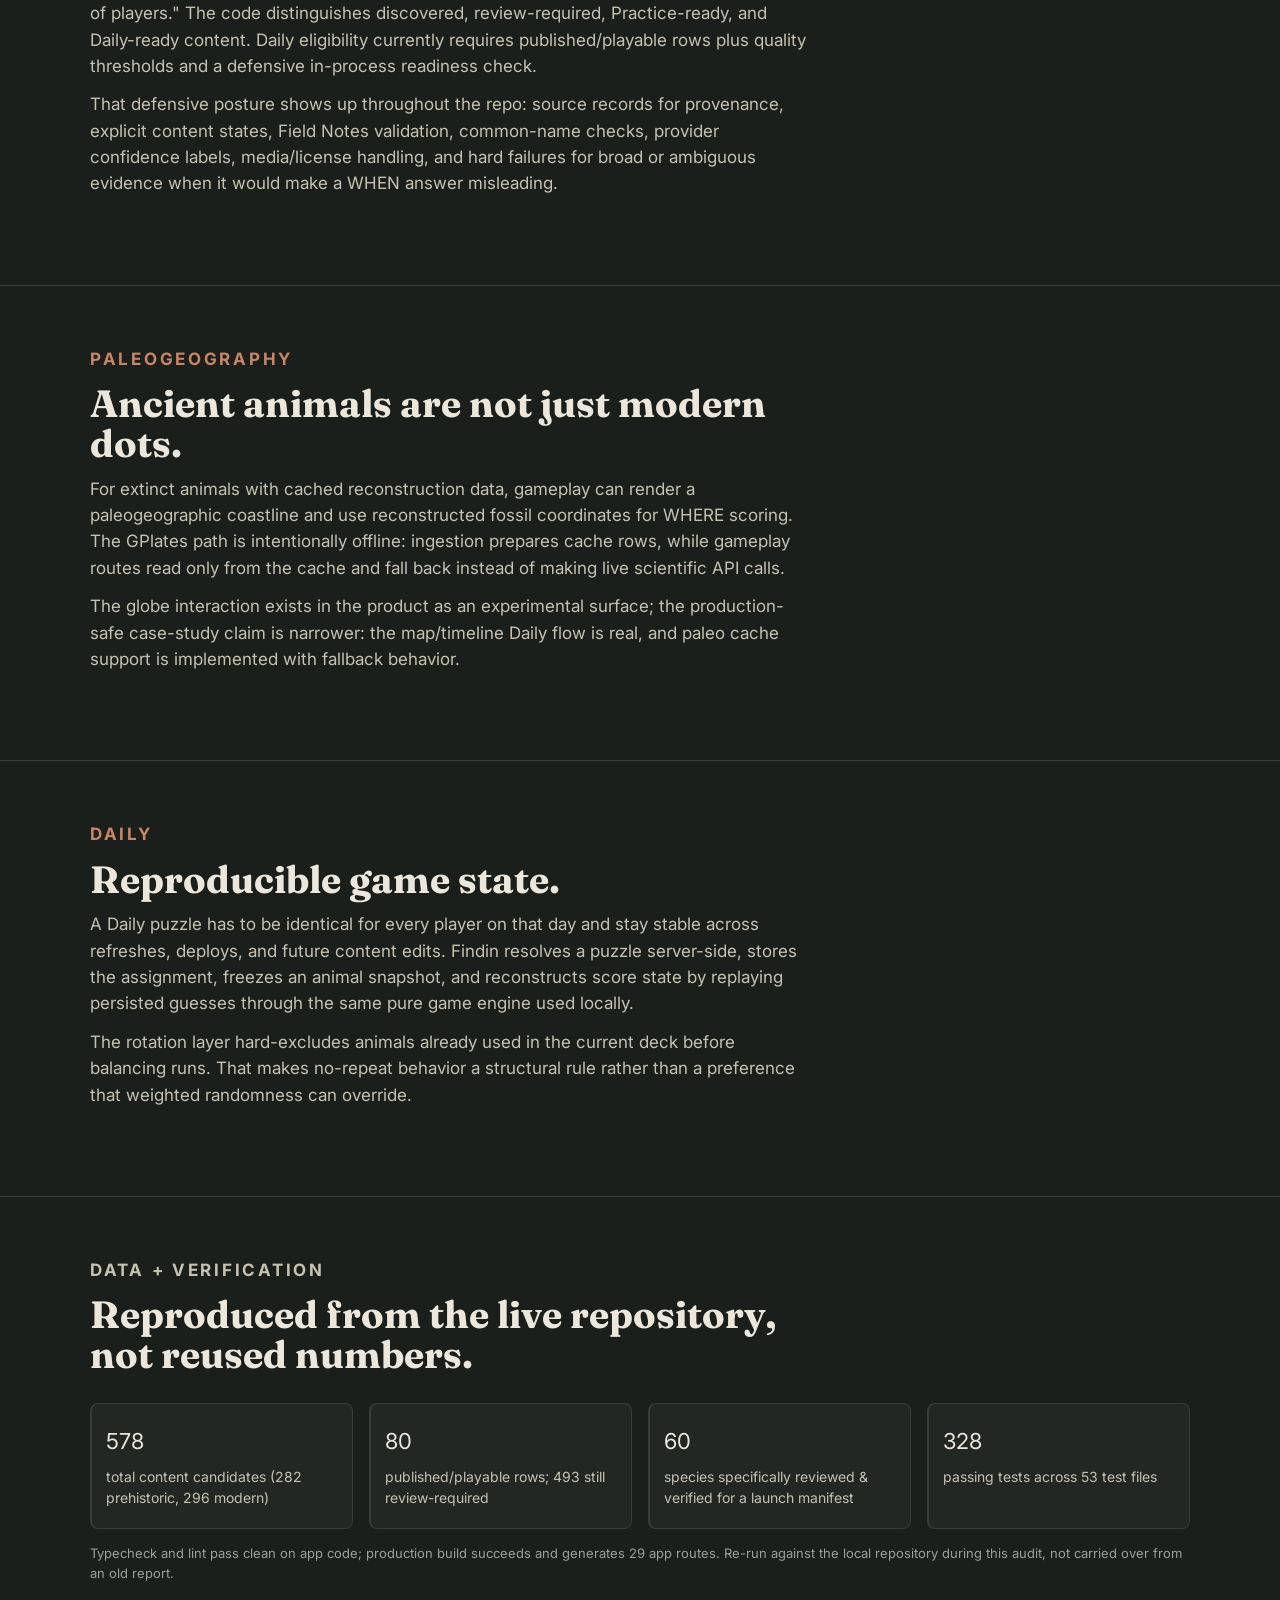
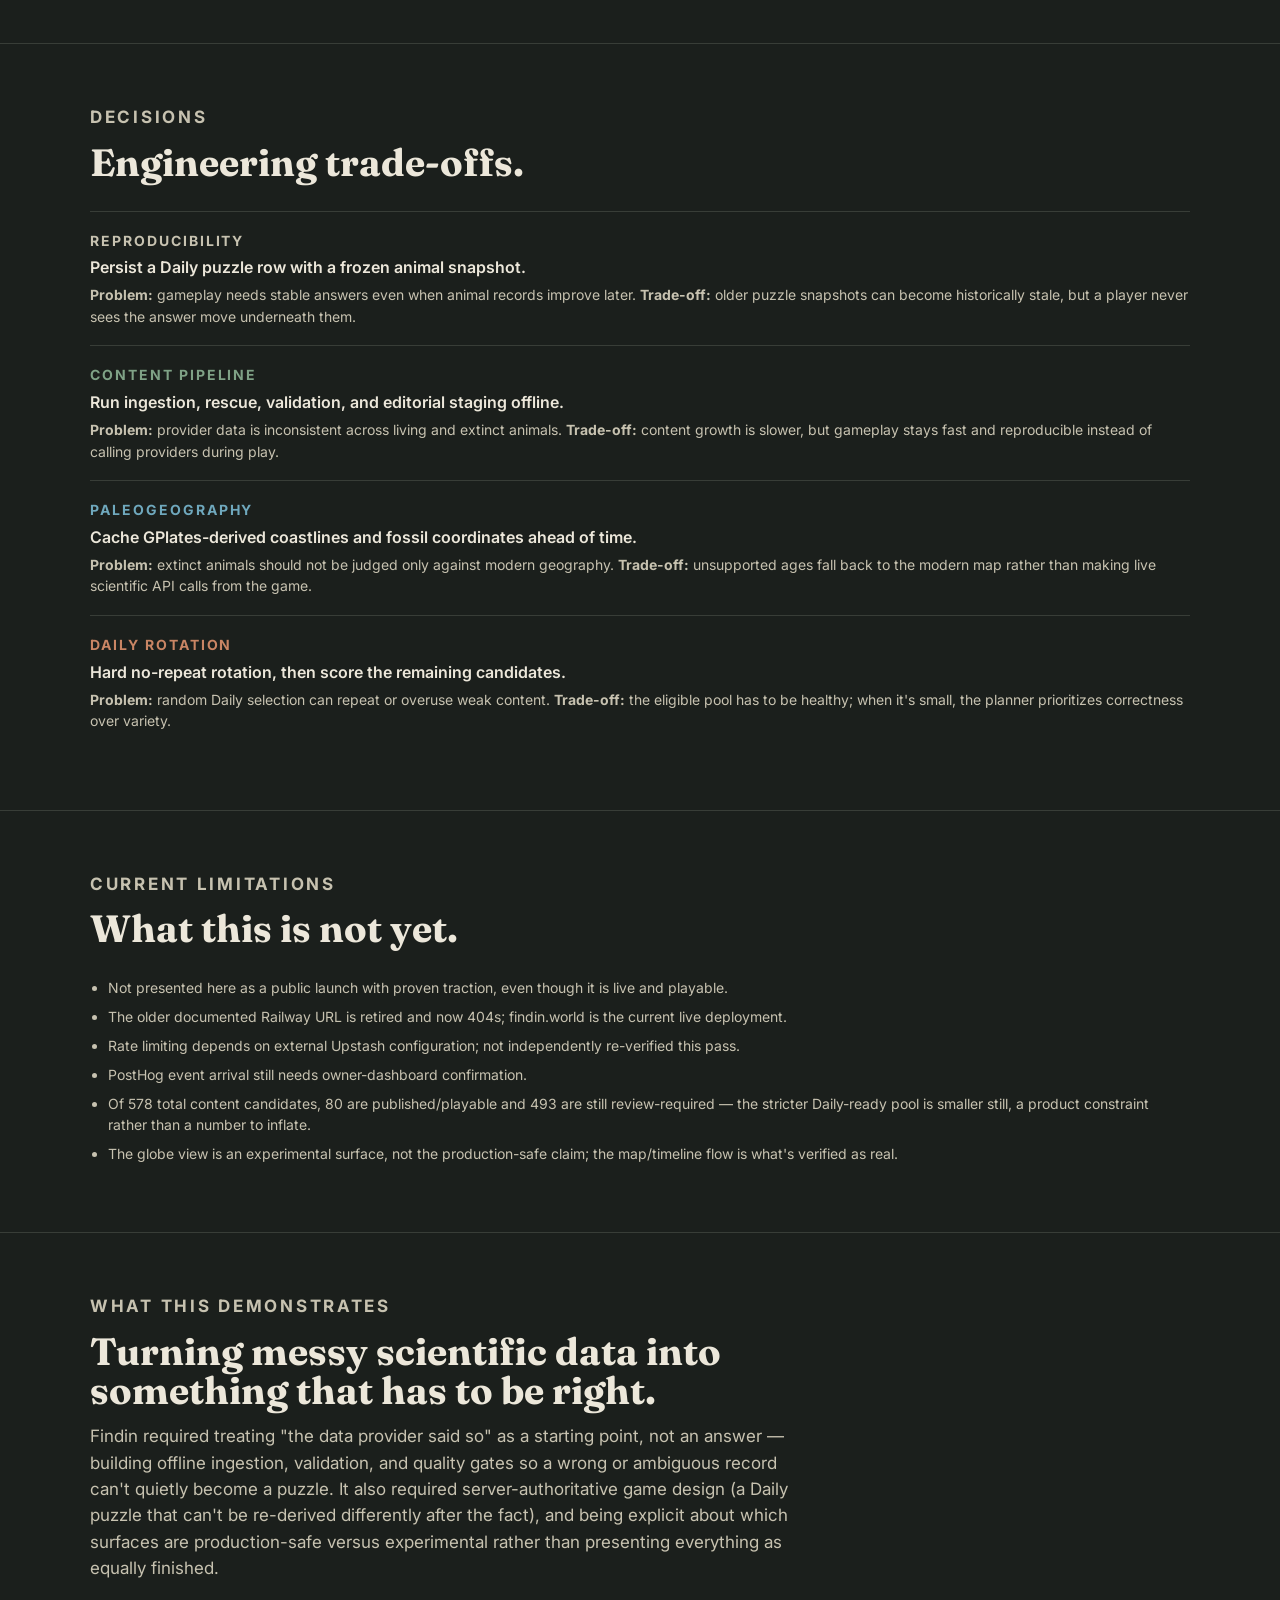
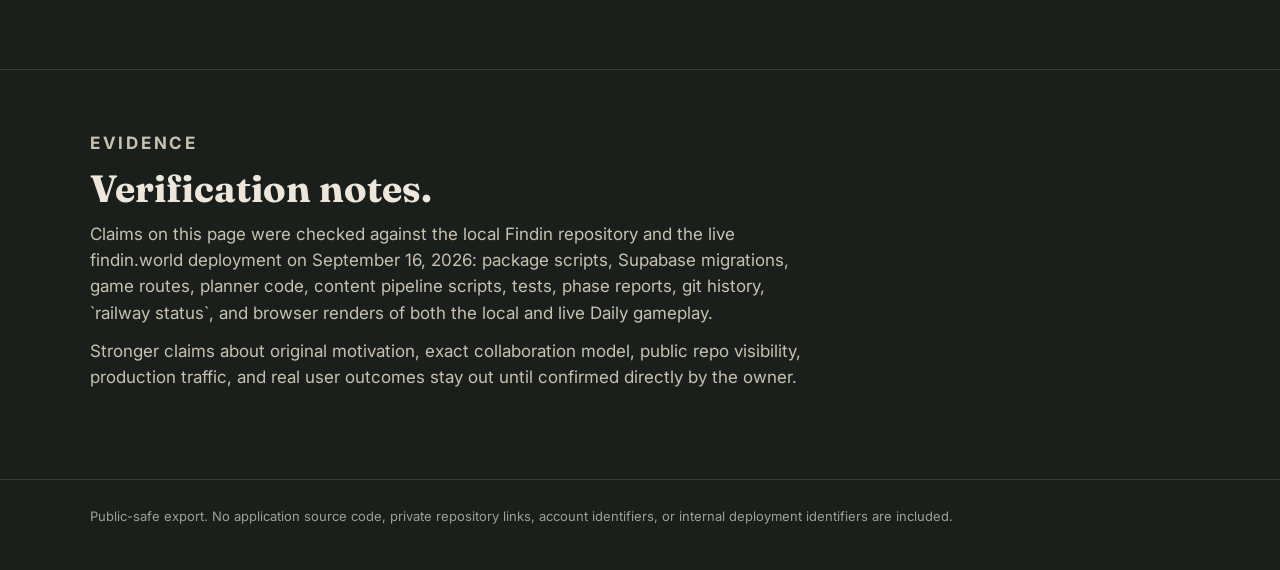
==== commit 308041a6: "style: retheme the case study to Findin's own dark palette Swapped the borrowed portfolio warm-paper" ====
--- a/index.html
+++ b/index.html
@@ -95,7 +95,7 @@
       <section id="architecture">
         <div class="wrap">
           <div class="section-head">
-            <p class="eyebrow">Architecture</p>
+            <p class="eyebrow geography">Architecture</p>
             <h2>Provider data becomes playable content.</h2>
           </div>
           <img class="shot" style="padding:0;margin-bottom:14px" src="assets/diagrams/architecture.svg" alt="Findin architecture diagram: provider sources flow through ingestion and quality gates into a Supabase catalogue, then into server-authoritative game routes and the Next.js client" />
@@ -105,7 +105,7 @@
       <section id="systems">
         <div class="wrap">
           <div class="section-head">
-            <p class="eyebrow">Systems</p>
+            <p class="eyebrow taxonomy">Systems</p>
             <h2>What I built.</h2>
           </div>
           <ul class="grid two list-plain" style="padding-left:0;list-style:none">
@@ -124,7 +124,7 @@
       <section id="data">
         <div class="wrap">
           <div class="section-head">
-            <p class="eyebrow">Data</p>
+            <p class="eyebrow taxonomy">Data</p>
             <h2>Why the pipeline exists.</h2>
             <p>Findin does not treat "found a provider record" as the same thing as "safe to put in front of players." The code distinguishes discovered, review-required, Practice-ready, and Daily-ready content. Daily eligibility currently requires published/playable rows plus quality thresholds and a defensive in-process readiness check.</p>
             <p>That defensive posture shows up throughout the repo: source records for provenance, explicit content states, Field Notes validation, common-name checks, provider confidence labels, media/license handling, and hard failures for broad or ambiguous evidence when it would make a WHEN answer misleading.</p>
@@ -135,7 +135,7 @@
       <section id="paleogeography">
         <div class="wrap">
           <div class="section-head">
-            <p class="eyebrow">Paleogeography</p>
+            <p class="eyebrow time">Paleogeography</p>
             <h2>Ancient animals are not just modern dots.</h2>
             <p>For extinct animals with cached reconstruction data, gameplay can render a paleogeographic coastline and use reconstructed fossil coordinates for WHERE scoring. The GPlates path is intentionally offline: ingestion prepares cache rows, while gameplay routes read only from the cache and fall back instead of making live scientific API calls.</p>
             <p>The globe interaction exists in the product as an experimental surface; the production-safe case-study claim is narrower: the map/timeline Daily flow is real, and paleo cache support is implemented with fallback behavior.</p>
@@ -146,7 +146,7 @@
       <section id="daily">
         <div class="wrap">
           <div class="section-head">
-            <p class="eyebrow">Daily</p>
+            <p class="eyebrow time">Daily</p>
             <h2>Reproducible game state.</h2>
             <p>A Daily puzzle has to be identical for every player on that day and stay stable across refreshes, deploys, and future content edits. Findin resolves a puzzle server-side, stores the assignment, freezes an animal snapshot, and reconstructs score state by replaying persisted guesses through the same pure game engine used locally.</p>
             <p>The rotation layer hard-excludes animals already used in the current deck before balancing runs. That makes no-repeat behavior a structural rule rather than a preference that weighted randomness can override.</p>
@@ -184,19 +184,19 @@
           </div>
 
           <div class="decision">
-            <p class="kicker">Content pipeline</p>
+            <p class="kicker taxonomy">Content pipeline</p>
             <h3>Run ingestion, rescue, validation, and editorial staging offline.</h3>
             <p><strong>Problem:</strong> provider data is inconsistent across living and extinct animals. <strong>Trade-off:</strong> content growth is slower, but gameplay stays fast and reproducible instead of calling providers during play.</p>
           </div>
 
           <div class="decision">
-            <p class="kicker">Paleogeography</p>
+            <p class="kicker geography">Paleogeography</p>
             <h3>Cache GPlates-derived coastlines and fossil coordinates ahead of time.</h3>
             <p><strong>Problem:</strong> extinct animals should not be judged only against modern geography. <strong>Trade-off:</strong> unsupported ages fall back to the modern map rather than making live scientific API calls from the game.</p>
           </div>
 
           <div class="decision">
-            <p class="kicker">Daily rotation</p>
+            <p class="kicker time">Daily rotation</p>
             <h3>Hard no-repeat rotation, then score the remaining candidates.</h3>
             <p><strong>Problem:</strong> random Daily selection can repeat or overuse weak content. <strong>Trade-off:</strong> the eligible pool has to be healthy; when it's small, the planner prioritizes correctness over variety.</p>
           </div>
--- a/styles.css
+++ b/styles.css
@@ -1,15 +1,20 @@
 :root {
-  color-scheme: light;
-  --paper: #f7f1e3;
-  --paper-dim: #efe4cd;
-  --paper-raised: #fffcf5;
-  --ink: #211d16;
-  --ink-soft: #554f3d;
-  --ink-faint: #766e55;
-  --line: #ddd0b0;
-  --line-soft: #eae0c4;
-  --amber: #c97a3a;
-  --amber-soft: #f2a35c;
+  /* Pulled directly from Findin's own src/app/globals.css dark-mode tokens,
+     not the portfolio site's palette - this page should look like Findin. */
+  color-scheme: dark;
+  --paper: #1b1f1c;
+  --paper-dim: #151815;
+  --paper-raised: #232723;
+  --ink: #ece7da;
+  --ink-soft: #c7c2b0;
+  --ink-faint: #9aa19a;
+  --line: #383d37;
+  --line-soft: #2b302a;
+  --amber: #d2a43f;
+  --amber-soft: #e3bd66;
+  --geography: #6fa8bd;
+  --taxonomy: #7fa286;
+  --time: #c98564;
 }
 
 * {
@@ -98,6 +103,18 @@
   font-weight: 700;
   letter-spacing: 0.16em;
   text-transform: uppercase;
+}
+
+.eyebrow.geography {
+  color: var(--geography);
+}
+
+.eyebrow.taxonomy {
+  color: var(--taxonomy);
+}
+
+.eyebrow.time {
+  color: var(--time);
 }
 
 h1,
@@ -184,7 +201,7 @@
   border: 1px solid var(--line);
   border-radius: 8px;
   background: var(--paper-raised);
-  box-shadow: 0 10px 30px -18px rgba(33, 29, 22, 0.35);
+  box-shadow: 0 20px 46px -24px rgba(0, 0, 0, 0.6);
 }
 
 .shot figcaption {
@@ -325,6 +342,18 @@
   text-transform: uppercase;
 }
 
+.kicker.geography {
+  color: var(--geography);
+}
+
+.kicker.taxonomy {
+  color: var(--taxonomy);
+}
+
+.kicker.time {
+  color: var(--time);
+}
+
 .list-plain {
   margin: 0;
   padding-left: 18px;
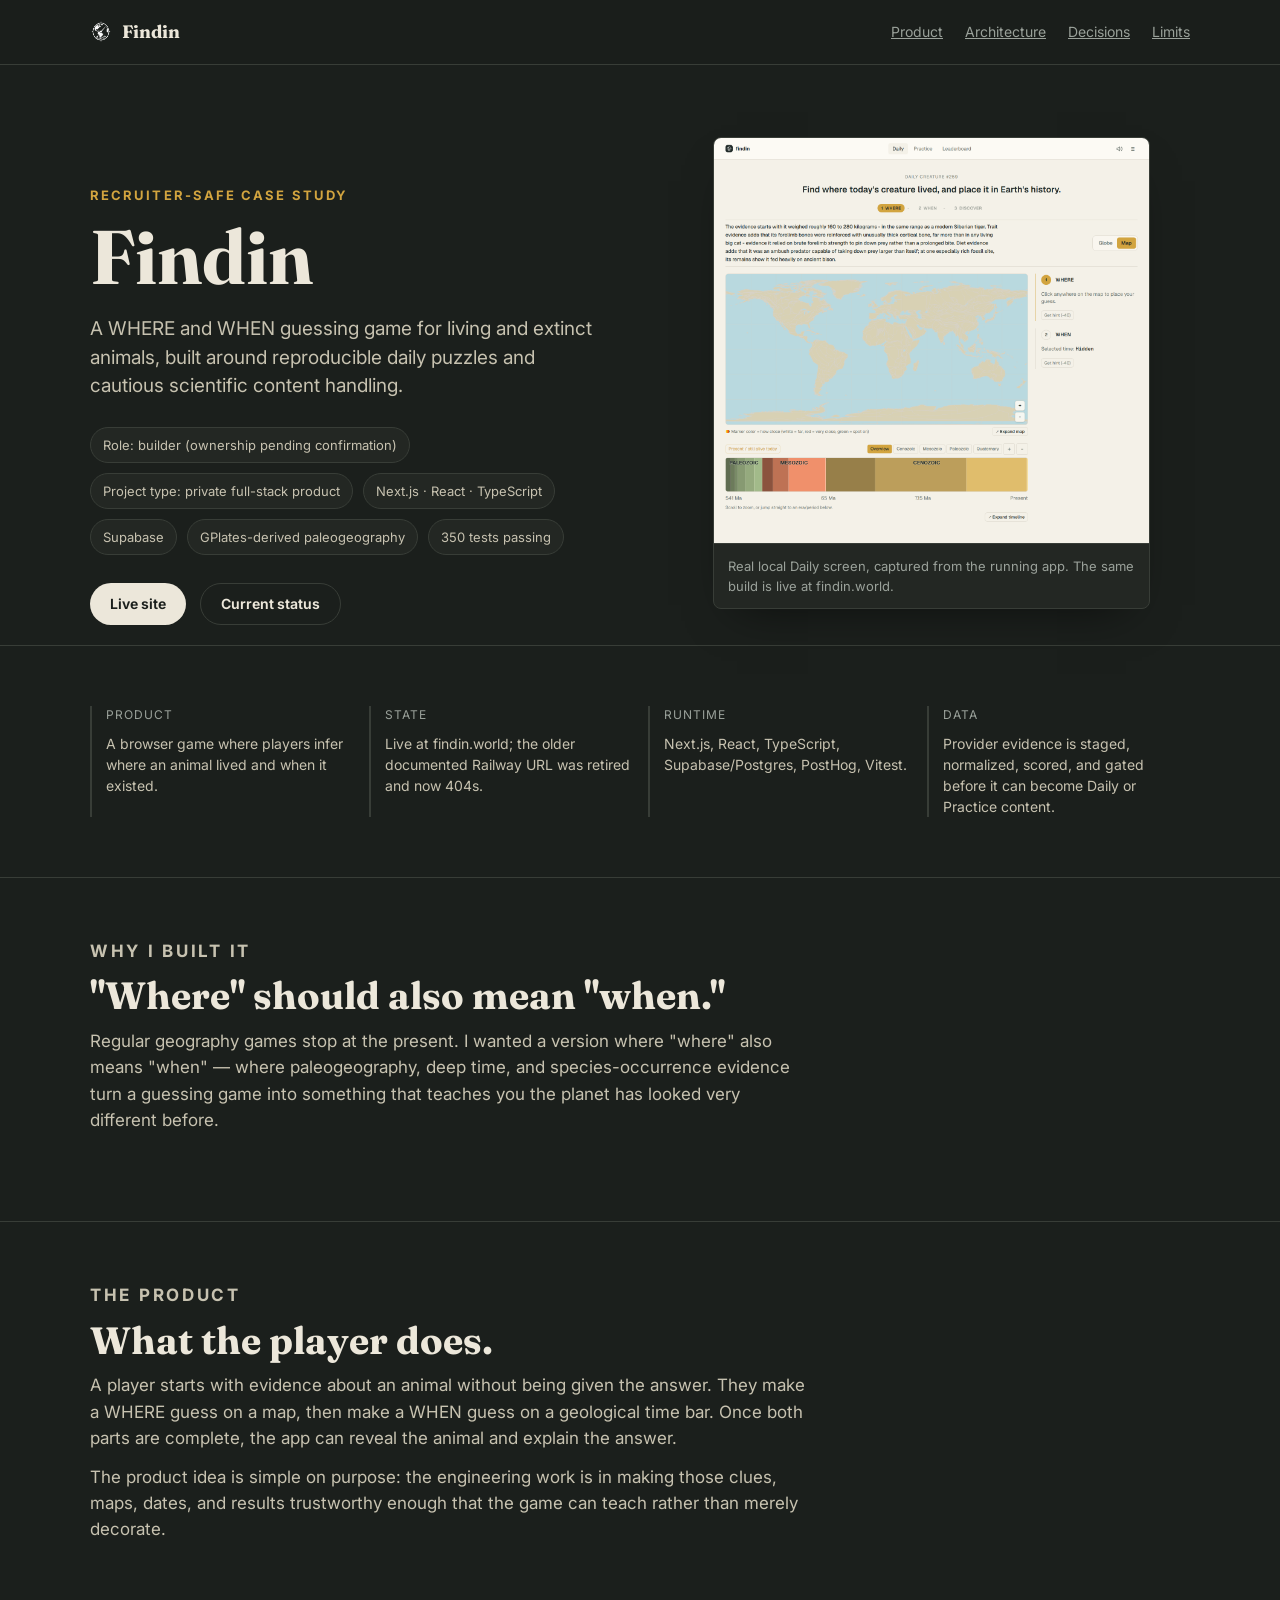
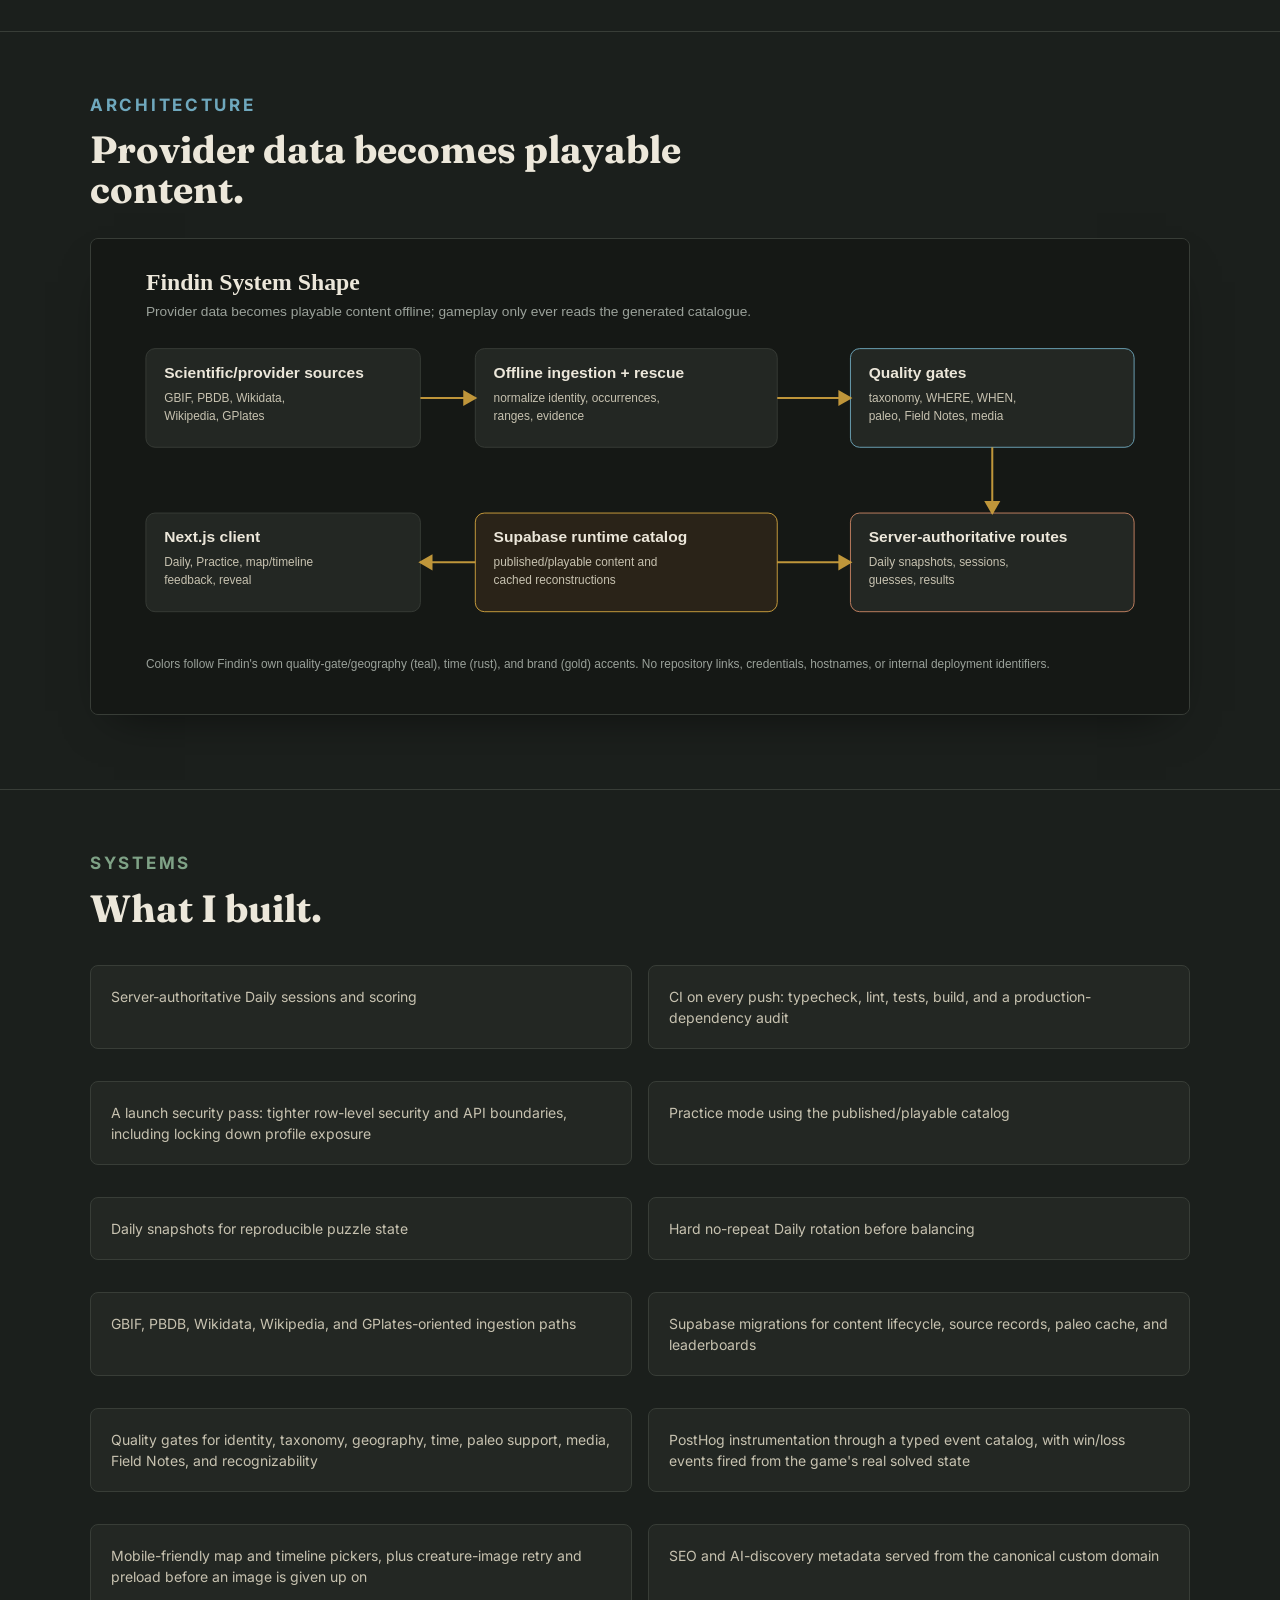
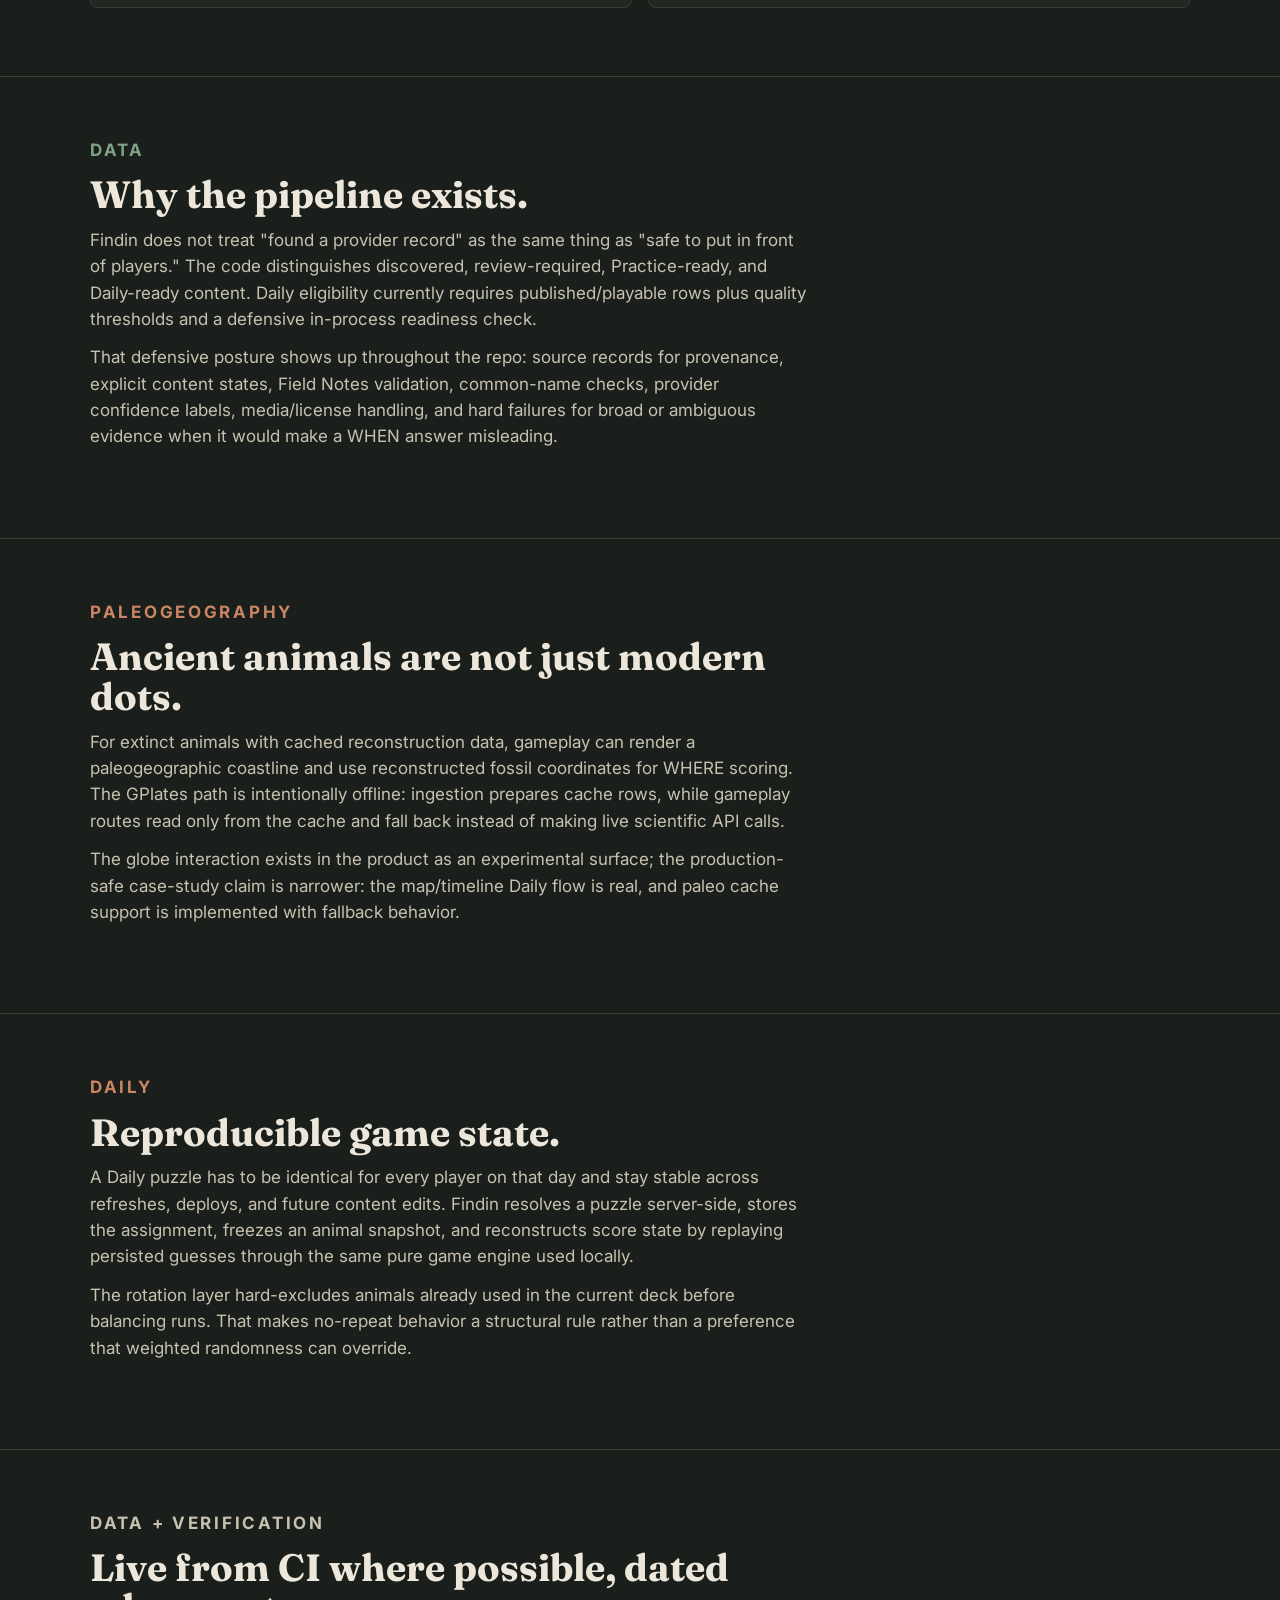
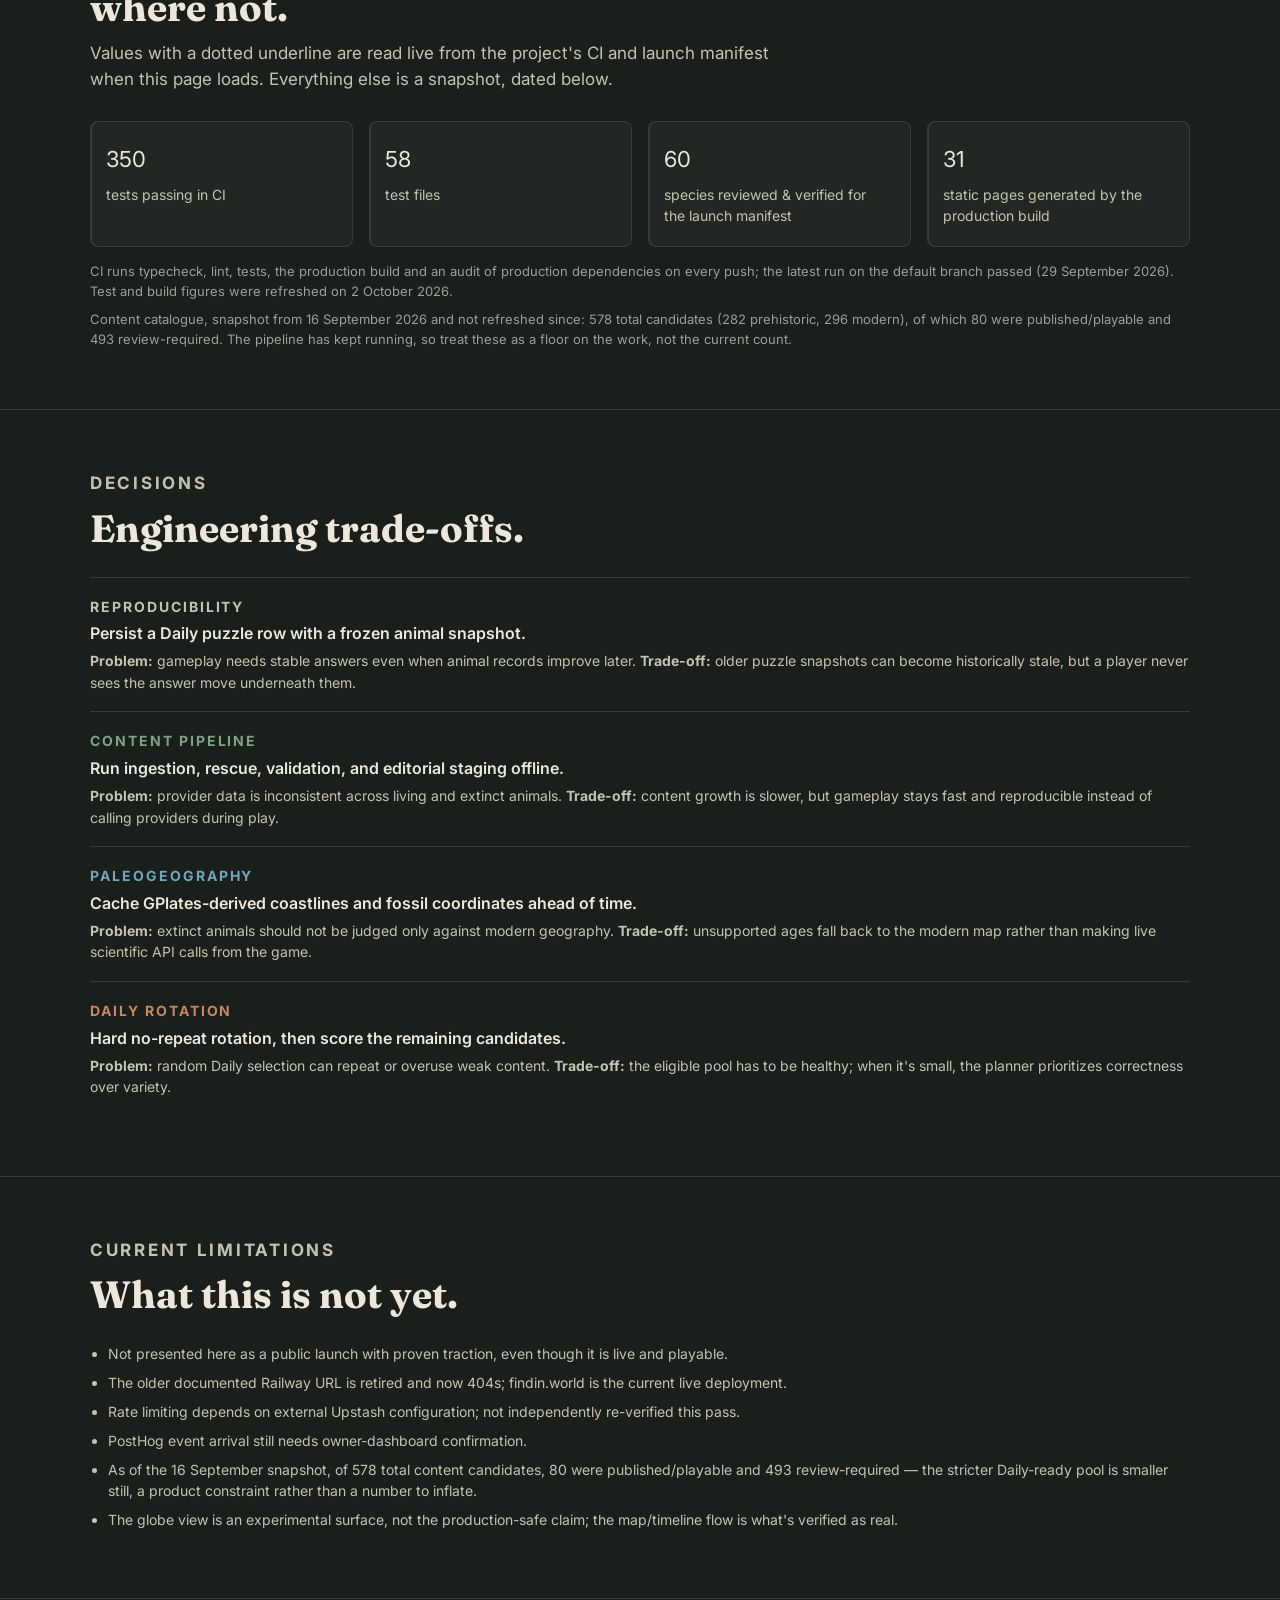
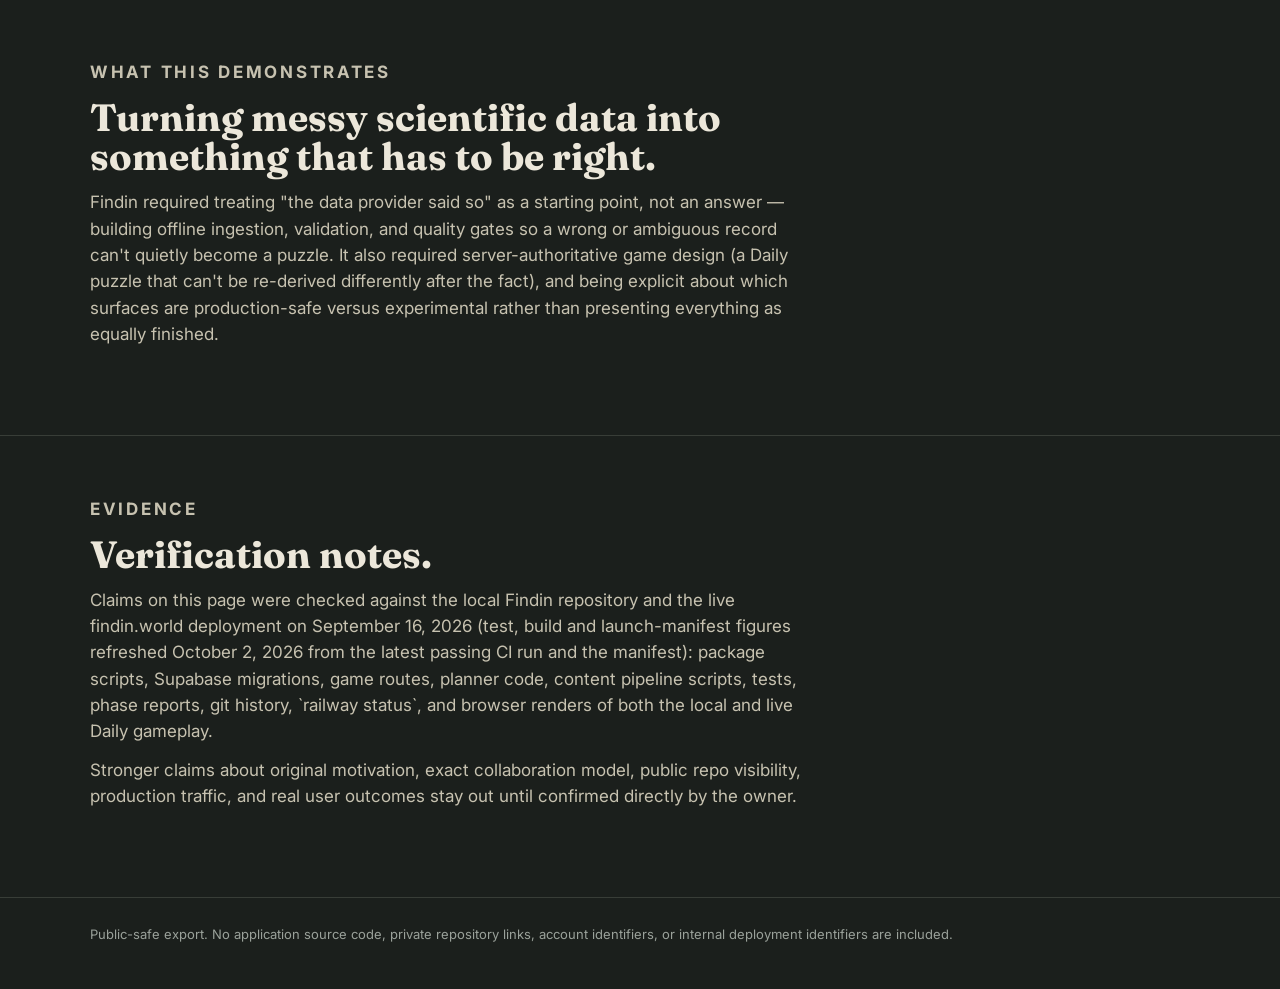
==== commit a5ebaadf: "Refresh Findin case study with current CI, launch and build figures Tests 328 -> 350 (58 files), 31 " ====
--- a/index.html
+++ b/index.html
@@ -36,6 +36,7 @@
               <span class="pill">Next.js · React · TypeScript</span>
               <span class="pill">Supabase</span>
               <span class="pill">GPlates-derived paleogeography</span>
+              <span class="pill"><span data-live="findin.tests">350</span> tests passing</span>
             </div>
             <div class="cta-row">
               <a class="button" href="https://findin.world">Live site</a>
@@ -110,13 +111,17 @@
           </div>
           <ul class="grid two list-plain" style="padding-left:0;list-style:none">
             <li class="card">Server-authoritative Daily sessions and scoring</li>
+            <li class="card">CI on every push: typecheck, lint, tests, build, and a production-dependency audit</li>
+            <li class="card">A launch security pass: tighter row-level security and API boundaries, including locking down profile exposure</li>
             <li class="card">Practice mode using the published/playable catalog</li>
             <li class="card">Daily snapshots for reproducible puzzle state</li>
             <li class="card">Hard no-repeat Daily rotation before balancing</li>
             <li class="card">GBIF, PBDB, Wikidata, Wikipedia, and GPlates-oriented ingestion paths</li>
             <li class="card">Supabase migrations for content lifecycle, source records, paleo cache, and leaderboards</li>
             <li class="card">Quality gates for identity, taxonomy, geography, time, paleo support, media, Field Notes, and recognizability</li>
-            <li class="card">PostHog instrumentation through a typed event catalog</li>
+            <li class="card">PostHog instrumentation through a typed event catalog, with win/loss events fired from the game's real solved state</li>
+            <li class="card">Mobile-friendly map and timeline pickers, plus creature-image retry and preload before an image is given up on</li>
+            <li class="card">SEO and AI-discovery metadata served from the canonical custom domain</li>
           </ul>
         </div>
       </section>
@@ -158,15 +163,17 @@
         <div class="wrap">
           <div class="section-head">
             <p class="eyebrow">Data + Verification</p>
-            <h2>Reproduced from the live repository, not reused numbers.</h2>
+            <h2>Live from CI where possible, dated where not.</h2>
+            <p class="note" id="live-note">Values with a dotted underline are read live from the project's CI and launch manifest when this page loads. Everything else is a snapshot, dated below.</p>
           </div>
           <div class="grid four">
-            <div class="card fact"><p></p><p style="font-size:22px;color:var(--ink);margin-bottom:4px">578</p><p>total content candidates (282 prehistoric, 296 modern)</p></div>
-            <div class="card fact"><p></p><p style="font-size:22px;color:var(--ink);margin-bottom:4px">80</p><p>published/playable rows; 493 still review-required</p></div>
-            <div class="card fact"><p></p><p style="font-size:22px;color:var(--ink);margin-bottom:4px">60</p><p>species specifically reviewed &amp; verified for a launch manifest</p></div>
-            <div class="card fact"><p></p><p style="font-size:22px;color:var(--ink);margin-bottom:4px">328</p><p>passing tests across 53 test files</p></div>
-          </div>
-          <p class="note" style="margin-top:14px">Typecheck and lint pass clean on app code; production build succeeds and generates 29 app routes. Re-run against the local repository during this audit, not carried over from an old report.</p>
+            <div class="card fact"><p></p><p style="font-size:22px;color:var(--ink);margin-bottom:4px" data-live="findin.tests">350</p><p>tests passing in CI</p></div>
+            <div class="card fact"><p></p><p style="font-size:22px;color:var(--ink);margin-bottom:4px">58</p><p>test files</p></div>
+            <div class="card fact"><p></p><p style="font-size:22px;color:var(--ink);margin-bottom:4px" data-live="findin.species-verified">60</p><p>species reviewed &amp; verified for the launch manifest</p></div>
+            <div class="card fact"><p></p><p style="font-size:22px;color:var(--ink);margin-bottom:4px">31</p><p>static pages generated by the production build</p></div>
+          </div>
+          <p class="note" style="margin-top:14px">CI runs typecheck, lint, tests, the production build and an audit of production dependencies on every push; the latest run on the default branch passed (29 September 2026). Test and build figures were refreshed on 2 October 2026.</p>
+          <p class="note" style="margin-top:8px">Content catalogue, snapshot from 16 September 2026 and not refreshed since: 578 total candidates (282 prehistoric, 296 modern), of which 80 were published/playable and 493 review-required. The pipeline has kept running, so treat these as a floor on the work, not the current count.</p>
         </div>
       </section>
 
@@ -214,7 +221,7 @@
             <li>The older documented Railway URL is retired and now 404s; findin.world is the current live deployment.</li>
             <li>Rate limiting depends on external Upstash configuration; not independently re-verified this pass.</li>
             <li>PostHog event arrival still needs owner-dashboard confirmation.</li>
-            <li>Of 578 total content candidates, 80 are published/playable and 493 are still review-required &mdash; the stricter Daily-ready pool is smaller still, a product constraint rather than a number to inflate.</li>
+            <li>As of the 16 September snapshot, of 578 total content candidates, 80 were published/playable and 493 review-required &mdash; the stricter Daily-ready pool is smaller still, a product constraint rather than a number to inflate.</li>
             <li>The globe view is an experimental surface, not the production-safe claim; the map/timeline flow is what's verified as real.</li>
           </ul>
         </div>
@@ -235,7 +242,7 @@
           <div class="section-head">
             <p class="eyebrow">Evidence</p>
             <h2>Verification notes.</h2>
-            <p>Claims on this page were checked against the local Findin repository and the live findin.world deployment on September 16, 2026: package scripts, Supabase migrations, game routes, planner code, content pipeline scripts, tests, phase reports, git history, `railway status`, and browser renders of both the local and live Daily gameplay.</p>
+            <p>Claims on this page were checked against the local Findin repository and the live findin.world deployment on September 16, 2026 (test, build and launch-manifest figures refreshed October 2, 2026 from the latest passing CI run and the manifest): package scripts, Supabase migrations, game routes, planner code, content pipeline scripts, tests, phase reports, git history, `railway status`, and browser renders of both the local and live Daily gameplay.</p>
             <p class="note">Stronger claims about original motivation, exact collaboration model, public repo visibility, production traffic, and real user outcomes stay out until confirmed directly by the owner.</p>
           </div>
         </div>
@@ -245,5 +252,26 @@
     <footer class="footer">
       <div class="wrap">Public-safe export. No application source code, private repository links, account identifiers, or internal deployment identifiers are included.</div>
     </footer>
+    <script>
+      // Hydrate [data-live] values from the profile's live stats feed. The static
+      // numbers in the HTML are the fallback if the feed is unreachable.
+      (function () {
+        var FEED = "https://raw.githubusercontent.com/mukndd/mukndd/master/stats/data.json";
+        fetch(FEED, { cache: "no-cache" })
+          .then(function (r) { return r.ok ? r.json() : Promise.reject(); })
+          .then(function (feed) {
+            document.querySelectorAll("[data-live]").forEach(function (el) {
+              var key = el.getAttribute("data-live").split(".");
+              var project = feed.projects && feed.projects[key[0]];
+              var stat = project && project.stats && project.stats[key[1]];
+              if (!stat || typeof stat.value !== "number") return;
+              el.textContent = stat.value.toLocaleString("en-US") + (stat.suffix || "");
+              el.title = (stat.status === "live" ? "Live" : "Last verified") + " \u00b7 checked " + stat.asOf;
+              el.classList.add("is-live");
+            });
+          })
+          .catch(function () {});
+      })();
+    </script>
   </body>
 </html>
--- a/styles.css
+++ b/styles.css
@@ -414,3 +414,10 @@
     transform: rotate(90deg);
   }
 }
+
+/* values hydrated from the live stats feed */
+[data-live].is-live {
+  text-decoration: underline dotted;
+  text-underline-offset: 4px;
+  cursor: help;
+}
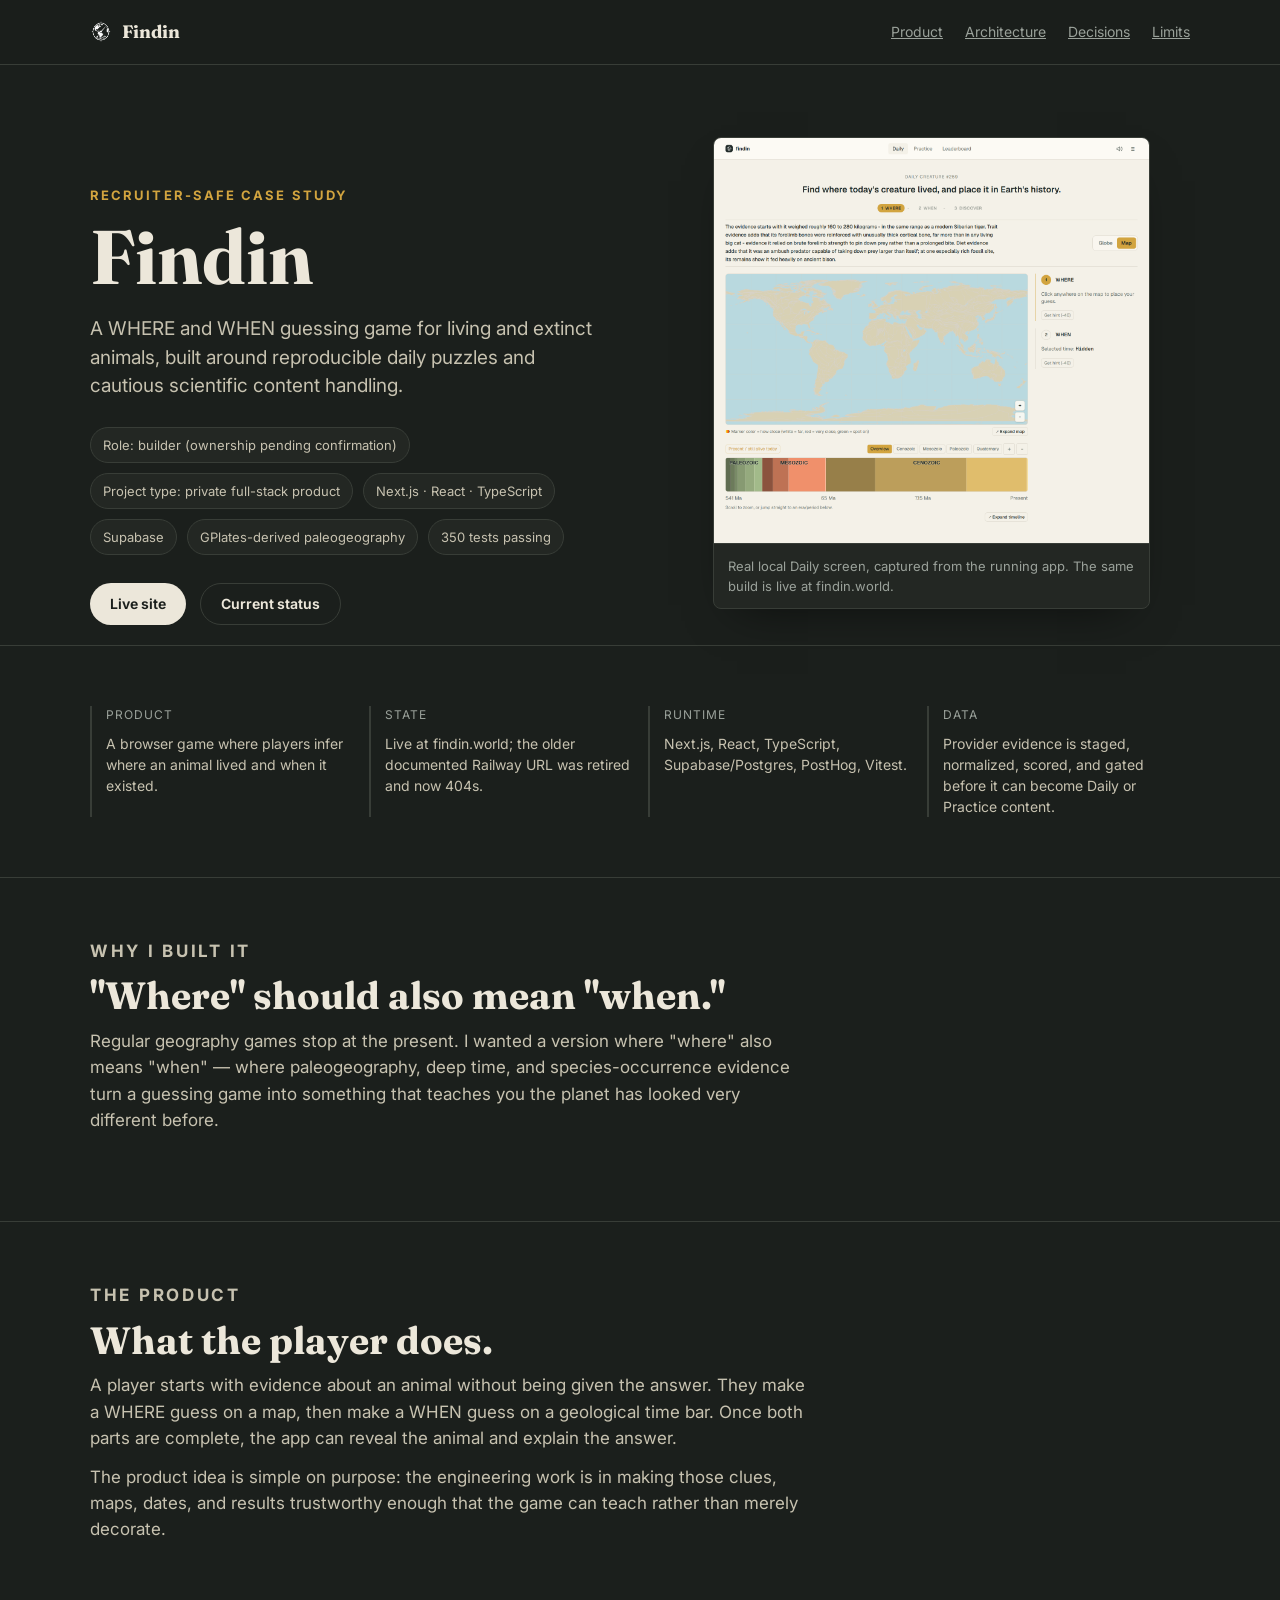
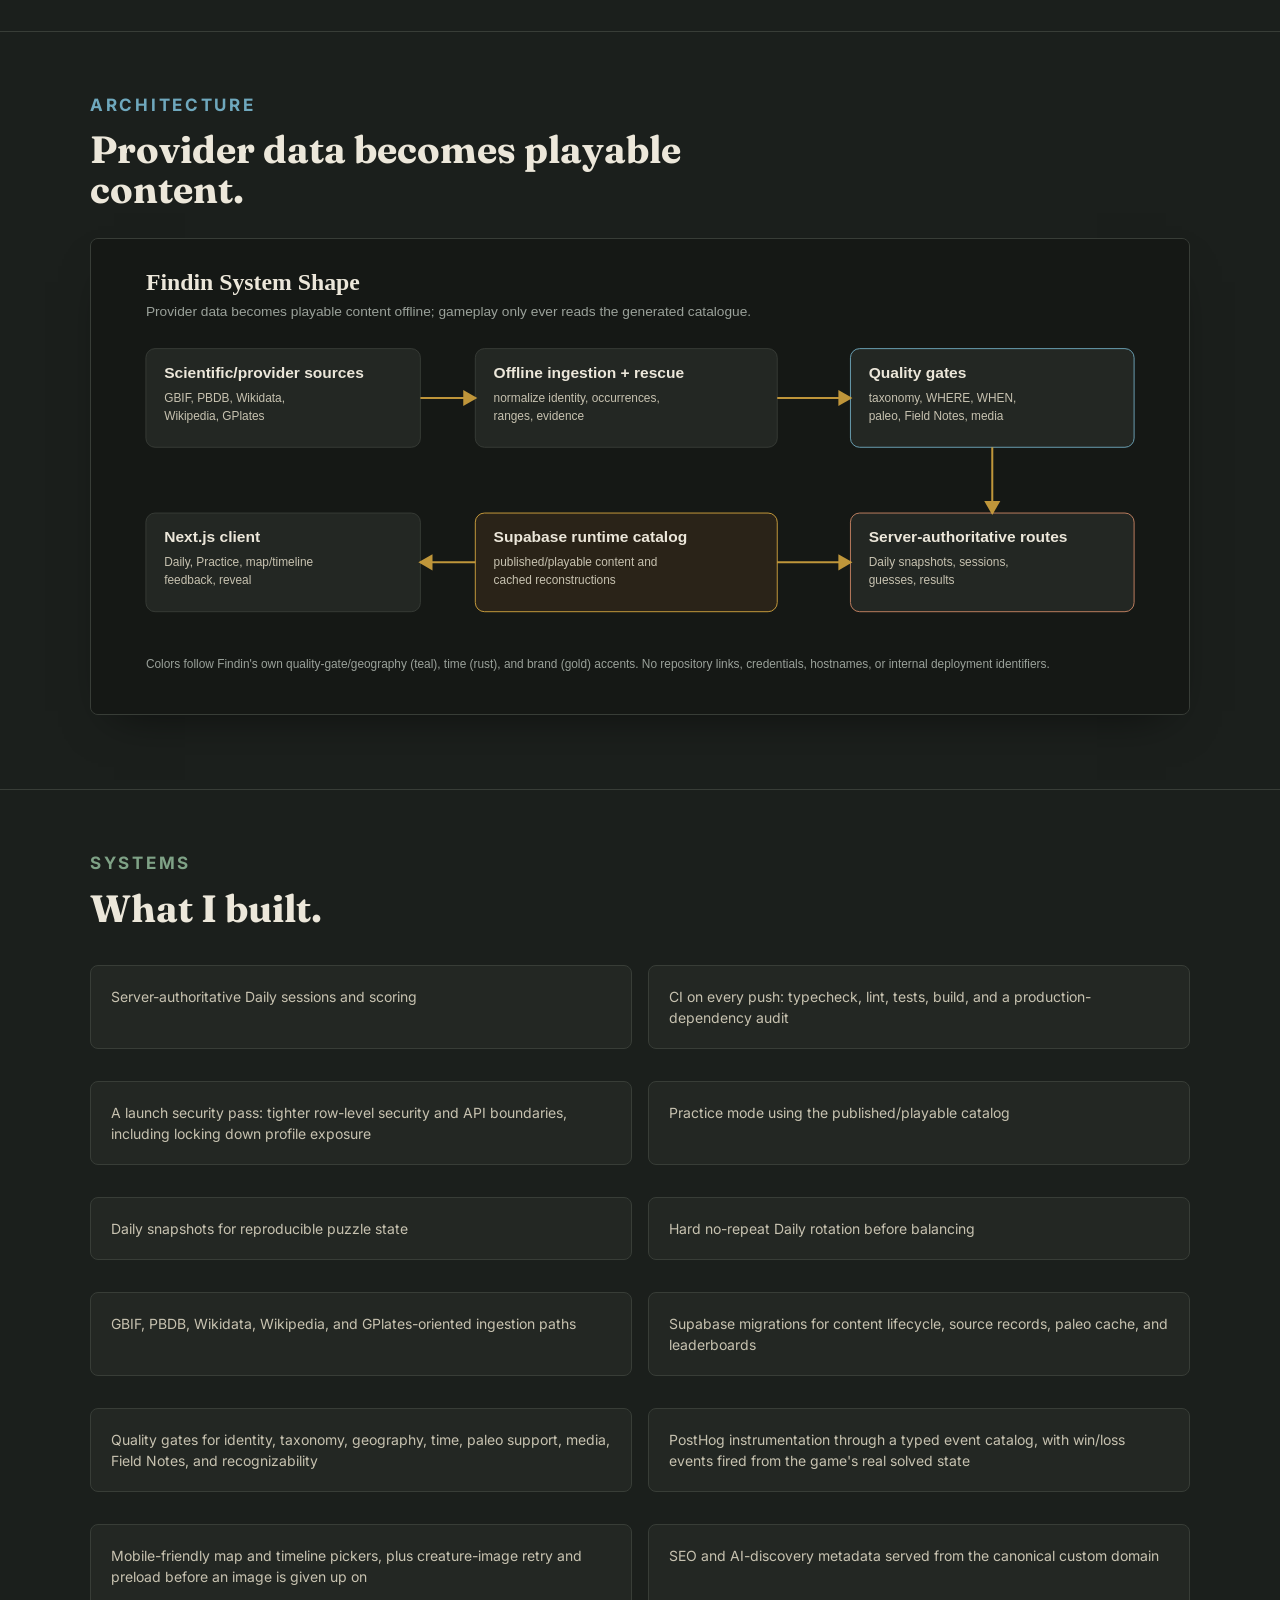
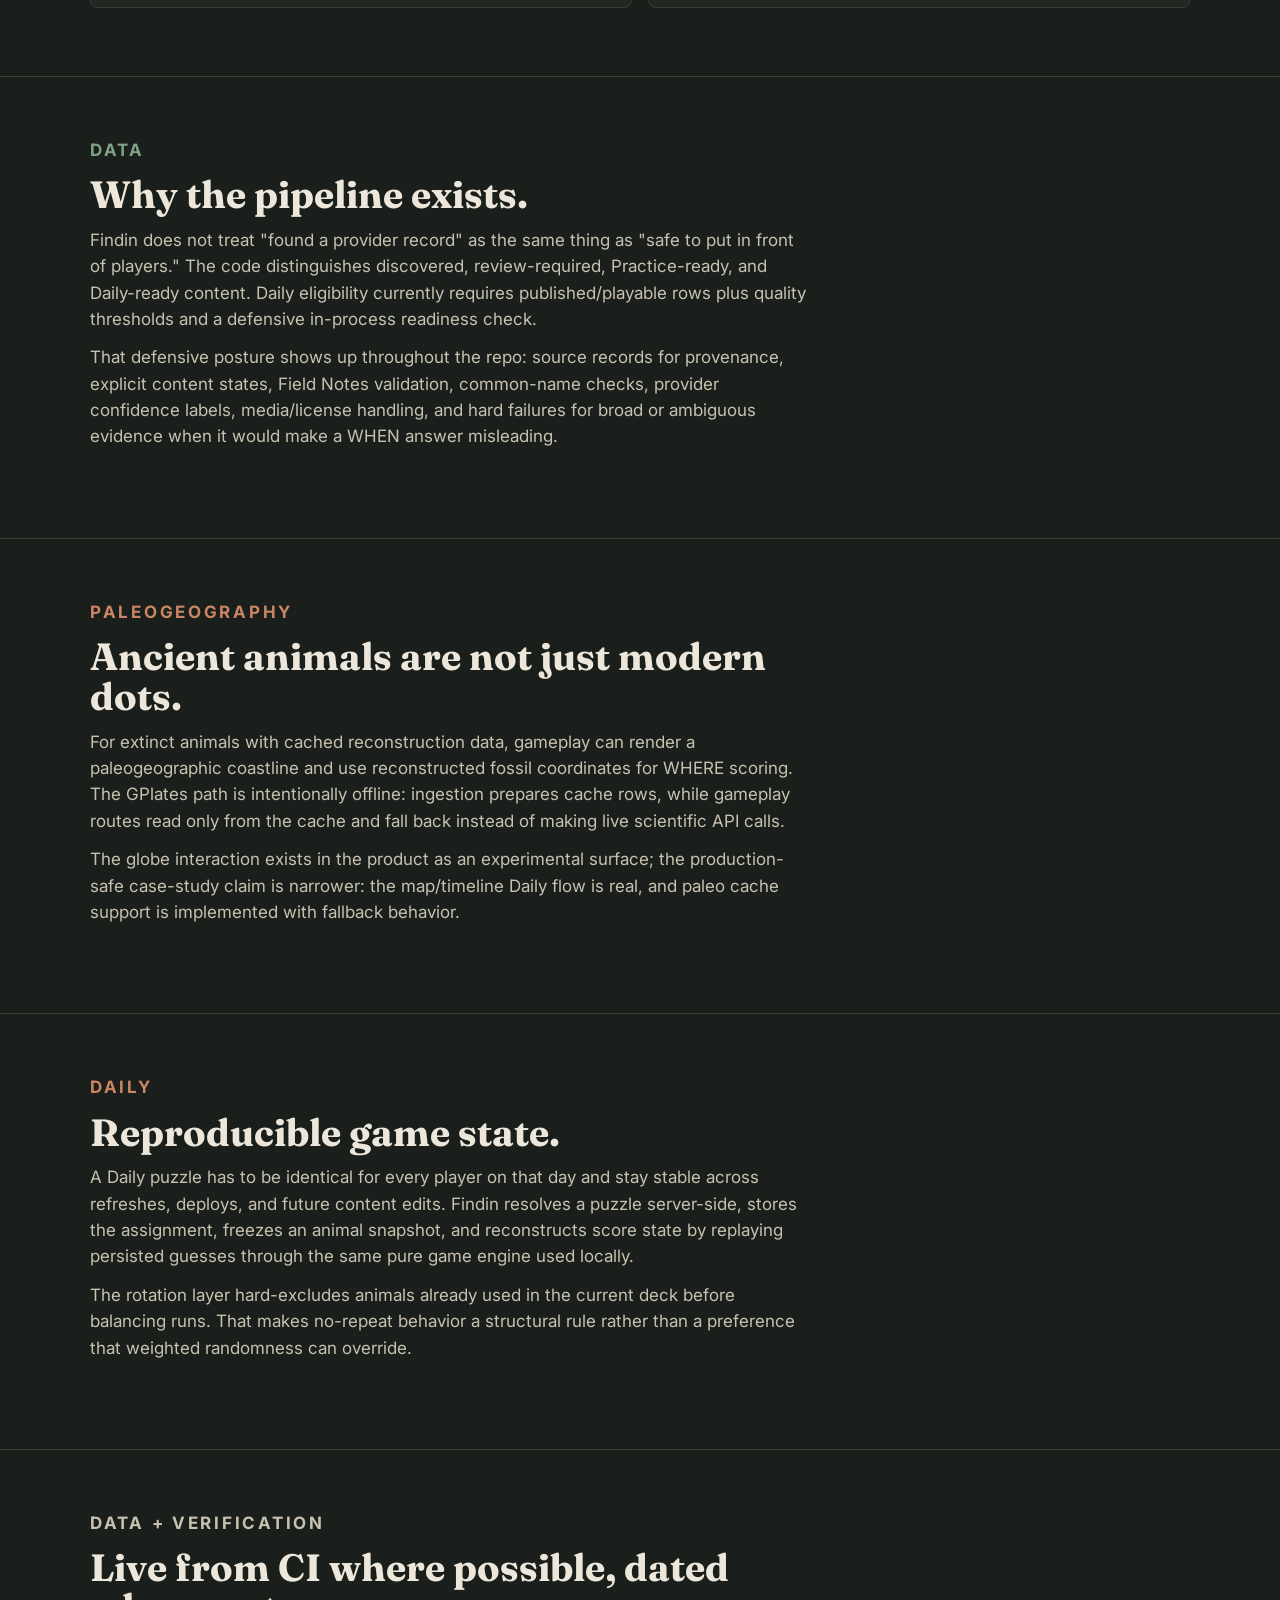
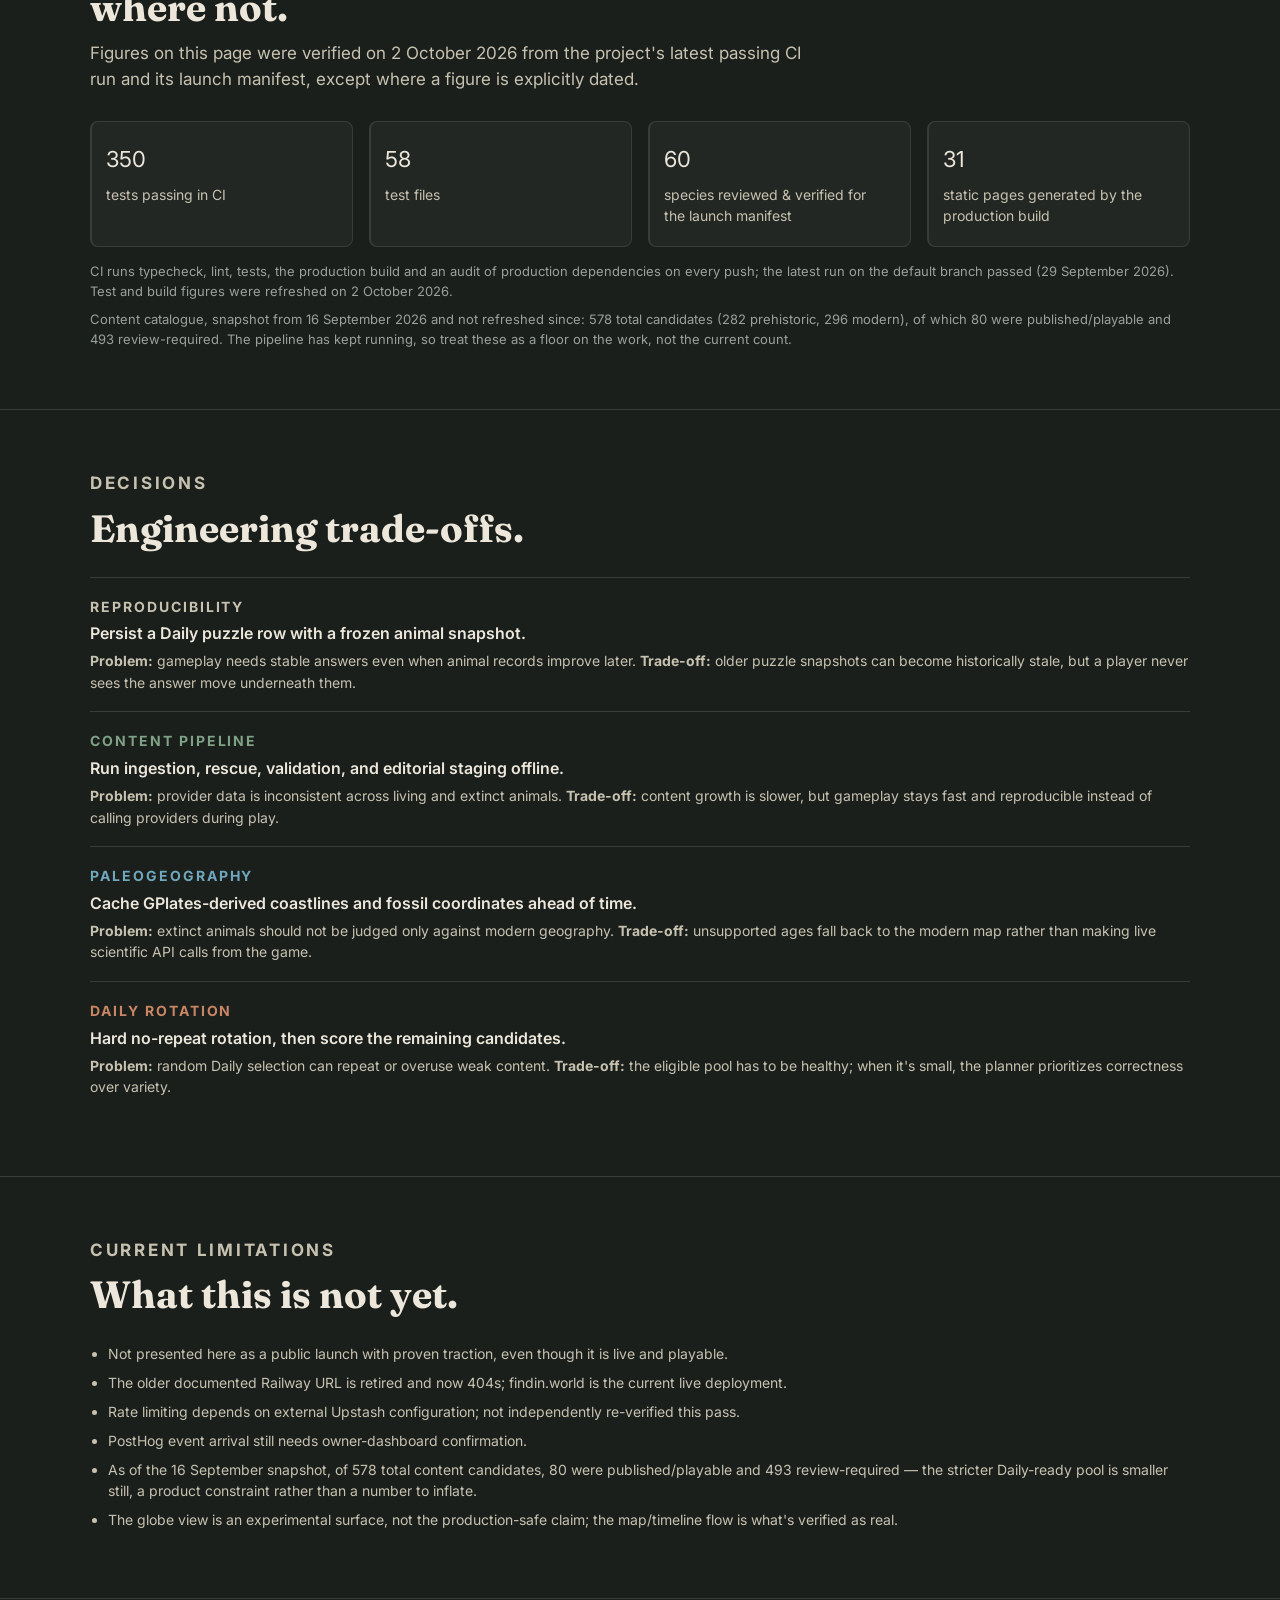
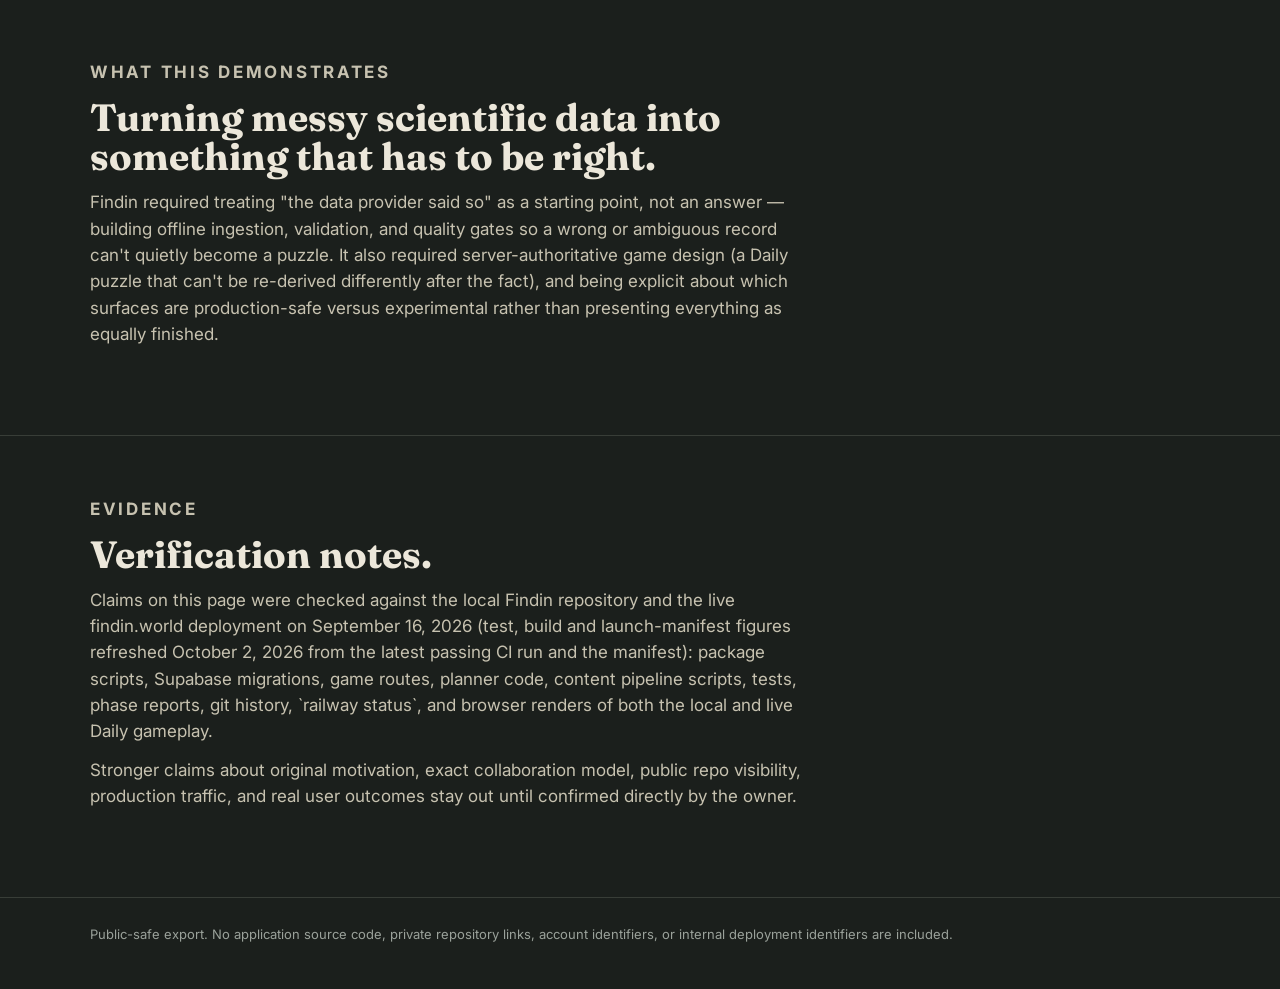
==== commit 76b8a211: "Drop live-feed hydration; figures are dated snapshots The profile stats feed no longer carries engin" ====
--- a/index.html
+++ b/index.html
@@ -36,7 +36,7 @@
               <span class="pill">Next.js · React · TypeScript</span>
               <span class="pill">Supabase</span>
               <span class="pill">GPlates-derived paleogeography</span>
-              <span class="pill"><span data-live="findin.tests">350</span> tests passing</span>
+              <span class="pill">350 tests passing</span>
             </div>
             <div class="cta-row">
               <a class="button" href="https://findin.world">Live site</a>
@@ -164,12 +164,12 @@
           <div class="section-head">
             <p class="eyebrow">Data + Verification</p>
             <h2>Live from CI where possible, dated where not.</h2>
-            <p class="note" id="live-note">Values with a dotted underline are read live from the project's CI and launch manifest when this page loads. Everything else is a snapshot, dated below.</p>
+            <p class="note" id="live-note">Figures on this page were verified on 2 October 2026 from the project's latest passing CI run and its launch manifest, except where a figure is explicitly dated.</p>
           </div>
           <div class="grid four">
-            <div class="card fact"><p></p><p style="font-size:22px;color:var(--ink);margin-bottom:4px" data-live="findin.tests">350</p><p>tests passing in CI</p></div>
+            <div class="card fact"><p></p><p style="font-size:22px;color:var(--ink);margin-bottom:4px">350</p><p>tests passing in CI</p></div>
             <div class="card fact"><p></p><p style="font-size:22px;color:var(--ink);margin-bottom:4px">58</p><p>test files</p></div>
-            <div class="card fact"><p></p><p style="font-size:22px;color:var(--ink);margin-bottom:4px" data-live="findin.species-verified">60</p><p>species reviewed &amp; verified for the launch manifest</p></div>
+            <div class="card fact"><p></p><p style="font-size:22px;color:var(--ink);margin-bottom:4px">60</p><p>species reviewed &amp; verified for the launch manifest</p></div>
             <div class="card fact"><p></p><p style="font-size:22px;color:var(--ink);margin-bottom:4px">31</p><p>static pages generated by the production build</p></div>
           </div>
           <p class="note" style="margin-top:14px">CI runs typecheck, lint, tests, the production build and an audit of production dependencies on every push; the latest run on the default branch passed (29 September 2026). Test and build figures were refreshed on 2 October 2026.</p>
@@ -252,26 +252,5 @@
     <footer class="footer">
       <div class="wrap">Public-safe export. No application source code, private repository links, account identifiers, or internal deployment identifiers are included.</div>
     </footer>
-    <script>
-      // Hydrate [data-live] values from the profile's live stats feed. The static
-      // numbers in the HTML are the fallback if the feed is unreachable.
-      (function () {
-        var FEED = "https://raw.githubusercontent.com/mukndd/mukndd/master/stats/data.json";
-        fetch(FEED, { cache: "no-cache" })
-          .then(function (r) { return r.ok ? r.json() : Promise.reject(); })
-          .then(function (feed) {
-            document.querySelectorAll("[data-live]").forEach(function (el) {
-              var key = el.getAttribute("data-live").split(".");
-              var project = feed.projects && feed.projects[key[0]];
-              var stat = project && project.stats && project.stats[key[1]];
-              if (!stat || typeof stat.value !== "number") return;
-              el.textContent = stat.value.toLocaleString("en-US") + (stat.suffix || "");
-              el.title = (stat.status === "live" ? "Live" : "Last verified") + " \u00b7 checked " + stat.asOf;
-              el.classList.add("is-live");
-            });
-          })
-          .catch(function () {});
-      })();
-    </script>
   </body>
 </html>
--- a/styles.css
+++ b/styles.css
@@ -414,10 +414,3 @@
     transform: rotate(90deg);
   }
 }
-
-/* values hydrated from the live stats feed */
-[data-live].is-live {
-  text-decoration: underline dotted;
-  text-underline-offset: 4px;
-  cursor: help;
-}
